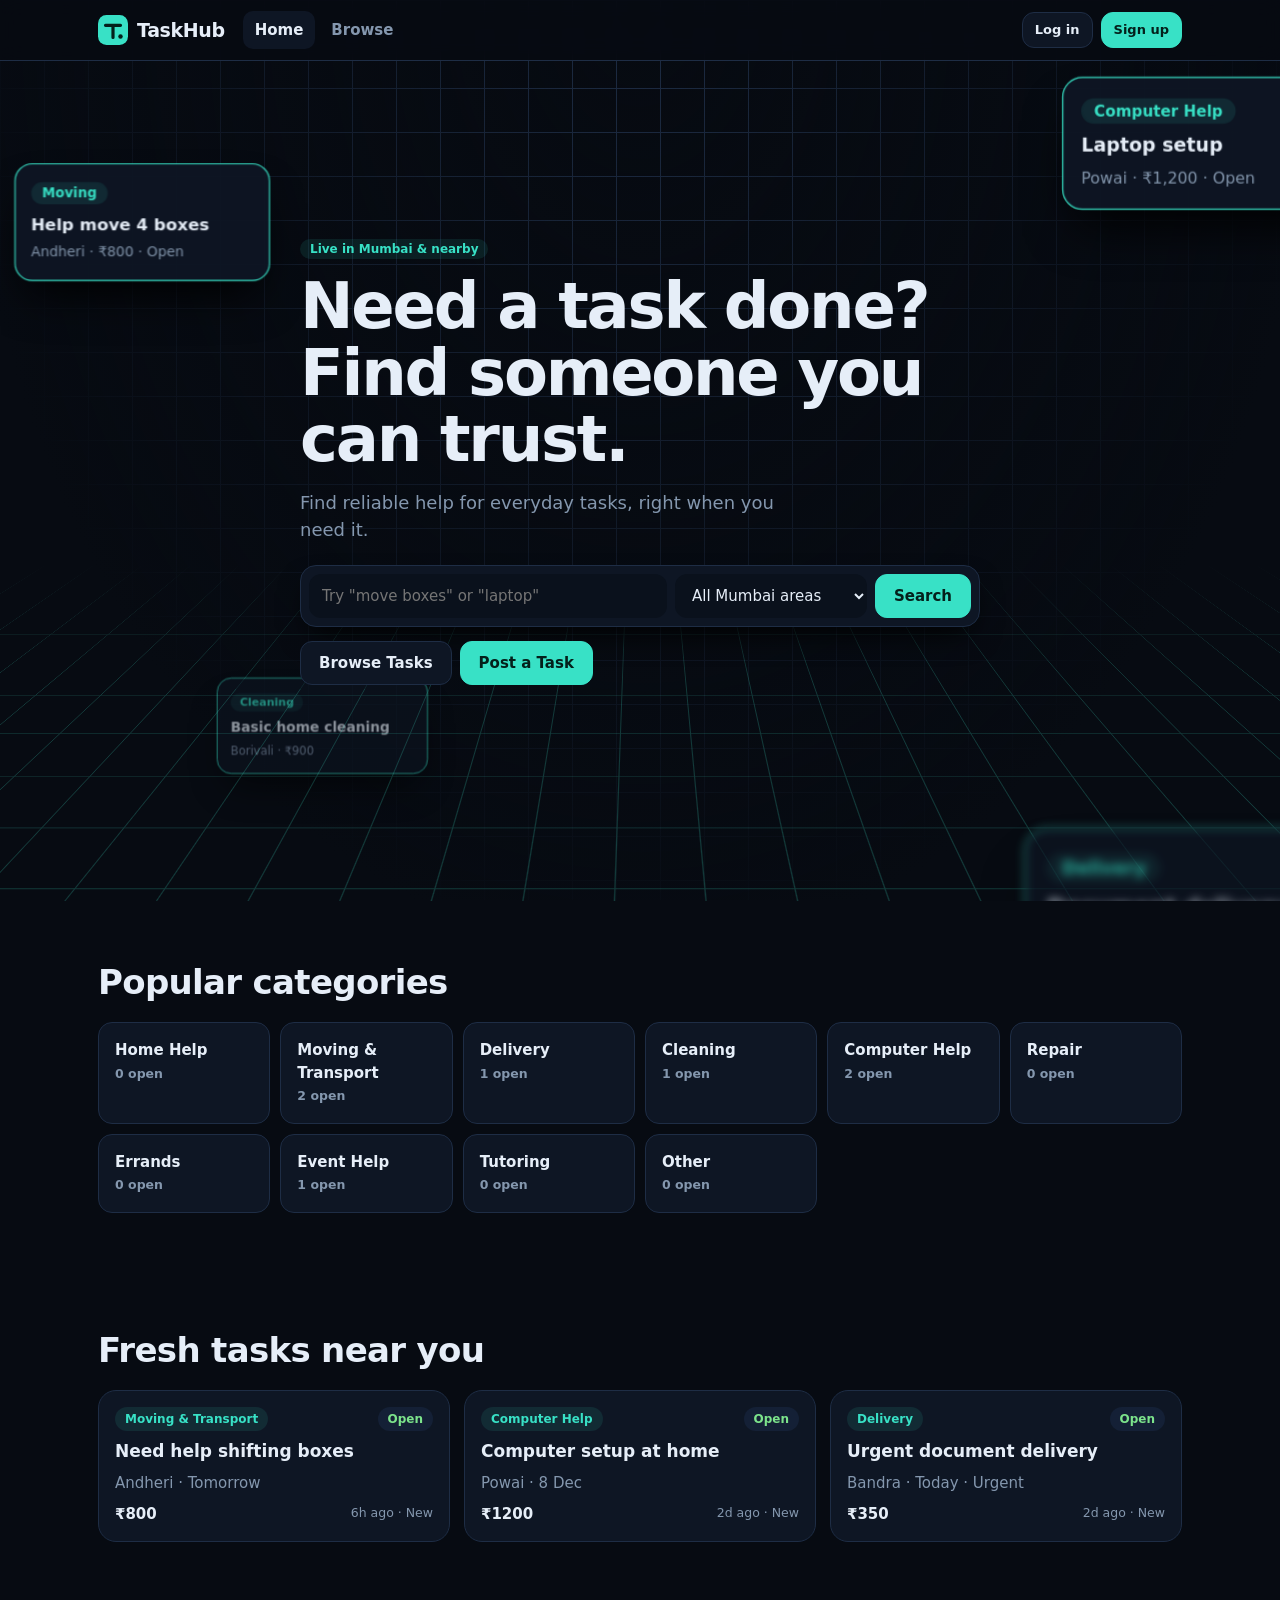
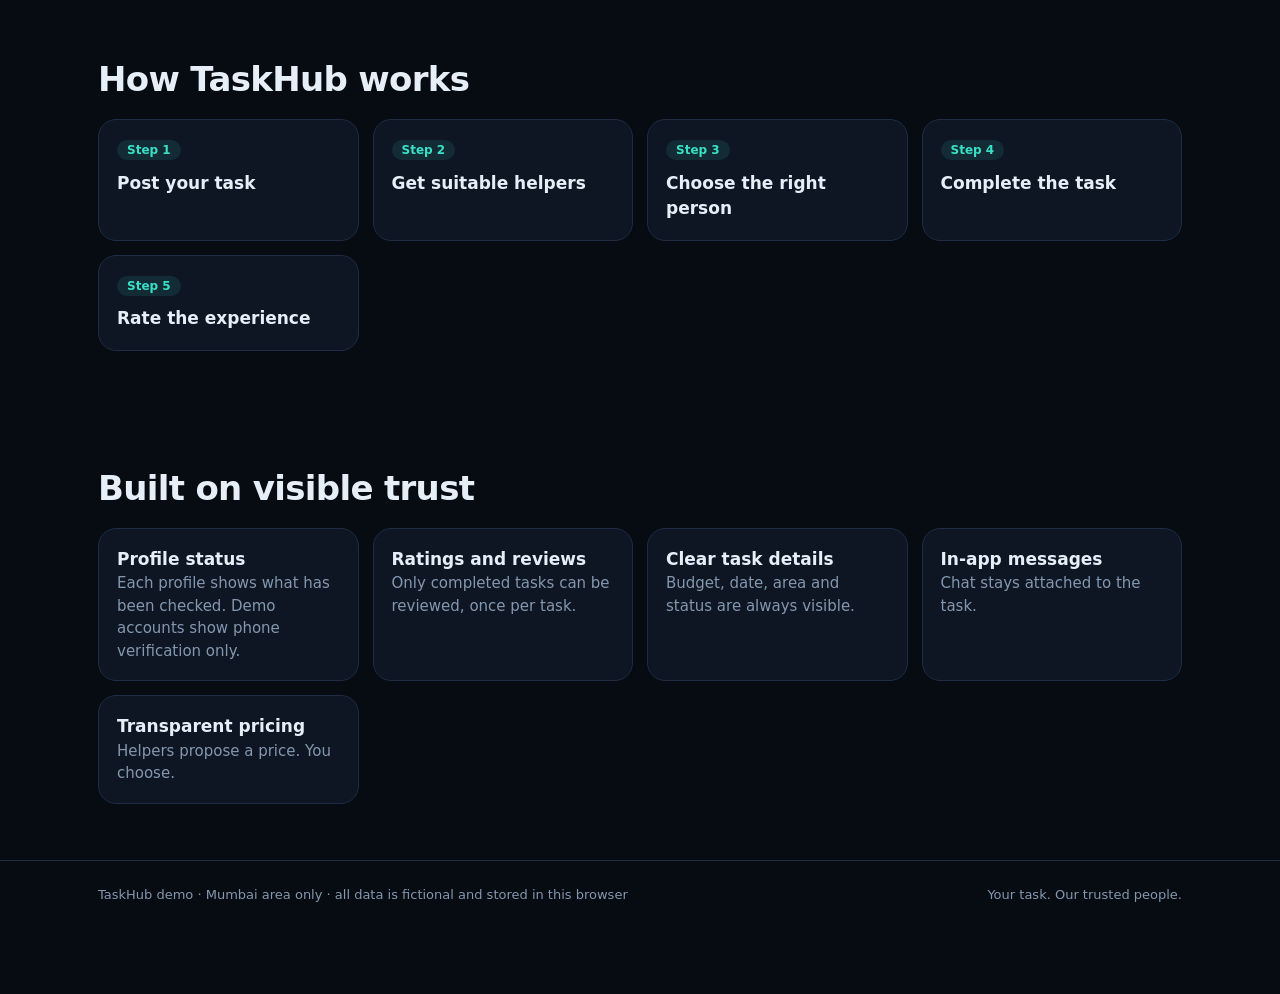
==== templates/index.html @ 33422a2d "Initial TaskHub project" ====
<!DOCTYPE html>
<html lang="en"><head><meta charset="utf-8">
<meta name="viewport" content="width=device-width, initial-scale=1, viewport-fit=cover">
<title>TaskHub: Your task. Our trusted people.</title>
<style>
:root{--bg:#070B12;--sf:#0E1624;--sf2:#142036;--ink:#E6EEF8;--soft:#8497AE;--ln:#1E2D45;--ac:#38E1C6;--ac2:#5B8CFF;--bad:#FF6B6B;--ok:#7CE38B;--wr:#FFC857;box-sizing:border-box;padding-top:env(safe-area-inset-top,0px);padding-bottom:env(safe-area-inset-bottom,0px)}
:root:not([data-theme=dark]){color-scheme:dark}
*{box-sizing:border-box;margin:0}html{scroll-padding-top:env(safe-area-inset-top,0px)}
body{background:var(--bg);color:var(--ink);font:15px/1.5 system-ui,-apple-system,"Segoe UI",Roboto,sans-serif;background-image:linear-gradient(var(--ln) 1px,transparent 1px),linear-gradient(90deg,var(--ln) 1px,transparent 1px);background-size:44px 44px;background-attachment:fixed;overflow-x:hidden}
body:before{content:"";position:fixed;inset:0;background:radial-gradient(ellipse at 50% 0,transparent,var(--bg) 75%);pointer-events:none;z-index:0}
a{color:inherit;text-decoration:none}button,input,select,textarea{font:inherit;color:inherit}
#app,nav,footer{position:relative;z-index:1}
.w{max-width:1120px;margin:0 auto;padding:0 18px}
nav{position:sticky;top:env(safe-area-inset-top,0px);z-index:20;background:#070B12e6;backdrop-filter:blur(10px);border-bottom:1px solid var(--ln)}
nav .w{display:flex;align-items:center;gap:18px;height:60px}
.lg{display:flex;align-items:center;gap:9px;font-weight:800;font-size:19px;letter-spacing:-.02em}
.lg svg{width:30px;height:30px}.sp{flex:1}
.nl{display:flex;gap:4px}.nl a{padding:8px 12px;border-radius:10px;color:var(--soft);font-weight:600}.nl a:hover,.nl a.on{color:var(--ink);background:var(--sf)}
.bn{position:fixed;left:0;right:0;bottom:0;display:none;background:#0A111C;border-top:1px solid var(--ln);z-index:30;padding-bottom:env(safe-area-inset-bottom,0px)}
.bn a{flex:1;text-align:center;padding:9px 0;font-size:11px;color:var(--soft);min-height:54px}.bn a b{display:block;font-size:19px}.bn a.on{color:var(--ac)}
.btn{display:inline-flex;align-items:center;justify-content:center;gap:6px;min-height:44px;padding:0 18px;border-radius:12px;border:1px solid var(--ln);background:var(--sf);font-weight:700;cursor:pointer;transition:transform .15s,background .15s}
.btn:hover{transform:translateY(-1px);background:var(--sf2)}.btn.p{background:var(--ac);color:#04201B;border-color:var(--ac)}.btn.p:hover{background:#5EF0D8}.btn.d{color:var(--bad)}.btn.s{min-height:36px;padding:0 12px;font-size:13px}
.bd{position:relative}.bd i{position:absolute;top:-4px;right:-4px;background:var(--bad);color:#fff;font:700 10px/16px system-ui;min-width:16px;text-align:center;border-radius:8px;padding:0 4px}
.card{background:var(--sf);border:1px solid var(--ln);border-radius:18px;padding:18px}
.g{display:grid;gap:14px}.g2{grid-template-columns:repeat(auto-fit,minmax(260px,1fr))}.g3{grid-template-columns:repeat(auto-fit,minmax(220px,1fr))}
.r{display:flex;justify-content:space-between;align-items:center;gap:8px;flex-wrap:wrap}
h1{font-size:clamp(34px,6vw,64px);line-height:1.04;letter-spacing:-.035em}h2{font-size:clamp(24px,3.4vw,34px);letter-spacing:-.02em}h3{font-size:17px}
.m,small,.mu{color:var(--soft)}small{font-size:12.5px}.pg{padding:28px 0 100px}.pg>h2{margin-bottom:16px}
.chip{background:#38E1C61a;color:var(--ac);border-radius:99px;padding:3px 10px;font-size:12px;font-weight:700}
.sb{border-radius:99px;padding:3px 10px;font-size:12px;font-weight:700;background:var(--sf2)}.s-Open{color:var(--ok)}.s-Assigned{color:var(--ac2)}.s-InProgress{color:var(--wr)}.s-Completed,.s-Reviewed{color:var(--ac)}.s-Cancelled{color:var(--bad)}
.tk{display:flex;flex-direction:column;gap:8px;background:var(--sf);border:1px solid var(--ln);border-radius:18px;padding:16px;transition:transform .2s,border-color .2s}.tk:hover{transform:translateY(-3px);border-color:var(--ac)}
.st{color:var(--wr);font-weight:700}
.av{display:inline-grid;place-items:center;width:40px;height:40px;border-radius:50%;background:linear-gradient(135deg,var(--ac),var(--ac2));color:#04201B;font-weight:800;flex:none}
label{display:block;font-size:13px;font-weight:600;color:var(--soft);margin:12px 0 5px}
input,select,textarea{width:100%;background:#0A111C;border:1px solid var(--ln);border-radius:12px;padding:11px 13px;min-height:44px}input:focus,select:focus,textarea:focus,.btn:focus-visible,a:focus-visible{outline:2px solid var(--ac);outline-offset:2px}
textarea{min-height:90px;resize:vertical}input[type=checkbox]{width:auto;min-height:0}.ck{display:flex;flex-wrap:wrap;gap:8px}.ck label{margin:0;display:flex;gap:6px;align-items:center;background:#0A111C;border:1px solid var(--ln);padding:7px 11px;border-radius:99px;color:var(--ink)}
.f2{display:grid;grid-template-columns:1fr 1fr;gap:12px}
.tabs{display:flex;gap:6px;overflow-x:auto;margin-bottom:14px;padding-bottom:4px}.tabs button{white-space:nowrap}.tabs .on{background:var(--ac);color:#04201B}
.em{text-align:center;padding:40px 18px;border:1px dashed var(--ln);border-radius:18px}.em h3{margin-bottom:6px}.em .btn{margin-top:14px}
.er{background:#FF6B6B1f;border:1px solid var(--bad);color:#FFB3B3;border-radius:12px;padding:10px 13px;margin-top:12px;font-size:14px}
#ts{position:fixed;left:50%;bottom:90px;transform:translateX(-50%);background:var(--ink);color:#07101A;padding:11px 18px;border-radius:12px;font-weight:700;z-index:99;opacity:0;pointer-events:none;transition:opacity .25s}#ts.on{opacity:1}
.stat b{font-size:30px;display:block;letter-spacing:-.02em}.bar{height:10px;border-radius:5px;background:linear-gradient(90deg,var(--ac),var(--ac2));min-width:4px}
.chat{display:flex;flex-direction:column;gap:8px;max-height:46vh;overflow:auto;padding:6px 0}.b{max-width:78%;padding:9px 13px;border-radius:14px;background:var(--sf2)}.b.me{align-self:flex-end;background:var(--ac2);color:#fff}.b small{display:block;opacity:.7;font-size:11px}
.th{display:block;padding:12px;border-radius:12px;border:1px solid var(--ln);margin-bottom:8px}.th.on{border-color:var(--ac)}.un{color:var(--ac);font-weight:700}
.hist{border-left:2px solid var(--ln);padding-left:14px}.hist div{margin:8px 0;position:relative}.hist div:before{content:"";position:absolute;left:-19px;top:7px;width:8px;height:8px;border-radius:50%;background:var(--ac)}
/* hero: layered 3D blueprint world */
.hero{position:relative;min-height:calc(100vh - 60px);display:grid;place-items:center;overflow:hidden;perspective:900px;padding:40px 0 80px}
.world{position:absolute;inset:0;transform-style:preserve-3d;transform:rotateX(calc(var(--my,0)*-4deg)) rotateY(calc(var(--mx,0)*6deg));pointer-events:none}
.floor{position:absolute;left:-50%;width:200%;bottom:-30%;height:100%;background:linear-gradient(var(--ac) 1px,transparent 1px),linear-gradient(90deg,var(--ac) 1px,transparent 1px);background-size:70px 70px;opacity:.22;transform:rotateX(72deg) translateY(calc(var(--p,0)*-260px));-webkit-mask-image:linear-gradient(transparent,#000 40%);mask-image:linear-gradient(transparent,#000 40%)}
.fc{position:absolute;width:230px;background:#0E1624ee;border:1px solid var(--ac);border-radius:16px;padding:14px;box-shadow:0 22px 40px -12px #000}
.fc b{display:block;margin:6px 0 2px}.fc.a{left:6%;top:16%;transform:translateZ(90px) translateY(calc(var(--p,0)*-120px))}.fc.b2{right:6%;top:12%;transform:translateZ(190px) translateY(calc(var(--p,0)*-260px))}.fc.c{left:14%;bottom:12%;transform:translateZ(-80px) translateY(calc(var(--p,0)*-50px));opacity:.6}.fc.d{right:12%;bottom:10%;transform:translateZ(300px) translateY(calc(var(--p,0)*-380px));filter:blur(3px);opacity:.75}
.hero .in{position:relative;z-index:3;max-width:680px;text-align:left;margin-right:auto}.hero .in p{font-size:18px;color:var(--soft);margin:16px 0 22px;max-width:520px}
.hs{display:flex;gap:8px;flex-wrap:wrap;background:var(--sf);border:1px solid var(--ln);border-radius:16px;padding:8px;box-shadow:0 14px 30px -10px #000}.hs input{flex:2;min-width:150px;border:0}.hs select{flex:1;min-width:130px;border:0}
.ct{display:grid;grid-template-columns:repeat(auto-fit,minmax(150px,1fr));gap:10px}.ct a{background:var(--sf);border:1px solid var(--ln);border-radius:14px;padding:16px;font-weight:700;transition:.2s}.ct a:hover{border-color:var(--ac);transform:translateY(-2px)}
.rv{opacity:0;transform:translateY(22px);transition:opacity .6s,transform .6s}.rv.in2{opacity:1;transform:none}
.sec{padding:56px 0}
footer{border-top:1px solid var(--ln);padding:24px 0 90px;color:var(--soft);font-size:13px}
@media(max-width:760px){.nl{display:none}.bn{display:flex}.f2{grid-template-columns:1fr}.fc.a,.fc.c{display:none}.fc{width:170px;font-size:13px}.fc.b2{right:-30px;top:6%}.fc.d{right:-40px;bottom:2%}.hero .in{margin:0}#ts{bottom:80px}}
@media(prefers-reduced-motion:reduce){*{transition:none!important}.world,.floor,.fc{transform:none!important}.rv{opacity:1;transform:none}}
</style></head><body>
<nav><div class="w"><a class="lg" href="#/"><svg viewBox="0 0 32 32"><rect width="32" height="32" rx="9" fill="#38E1C6"/><path d="M8 11h16M16 11v13" stroke="#04201B" stroke-width="3.4" stroke-linecap="round"/><circle cx="24" cy="23" r="2.4" fill="#04201B"/></svg>TaskHub</a><div class="nl" id="nl"></div><div class="sp"></div><div id="nr" class="r" style="gap:8px"></div></div></nav>
<main id="app"></main>
<div class="bn" id="bn"></div><div id="ts" role="status"></div>
<footer><div class="w r"><span>TaskHub demo · Mumbai area only · all data is fictional and stored in this browser</span><span>Your task. Our trusted people.</span></div></footer>
<script>
const K='th1',$=s=>document.querySelector(s),E=s=>String(s??'').replace(/[&<>"']/g,c=>({'&':'&amp;','<':'&lt;','>':'&gt;','"':'&quot;',"'":'&#39;'}[c]));
const AREAS=['Andheri','Bandra','Borivali','Powai','Dadar','Thane','Navi Mumbai'];
const dt=n=>new Date(Date.now()+n*864e5).toISOString().slice(0,10),now=()=>Date.now(),id=p=>p+Math.random().toString(36).slice(2,8);
function seed(){const U=(i,n,a,roles,o)=>({id:i,name:n,email:i+'@demo.in',pw:'demo1234',area:a,roles,mode:roles[0],at:now()-864e5*90,skills:[],cats:[],exp:'',avail:'',bio:'',ver:'Phone verified (demo)',...o});
const t=(i,by,title,cat,area,date,b,o)=>({id:i,by,title,desc:title+'. Please be on time and bring basic tools if needed. Message me for details.',cat,sub:'',area,date,time:'10:00',budget:b,urg:'Normal',req:'',status:'Open',helper:null,at:now()-3600e3*Math.random()*70,hist:[{s:'Open',t:now(),by}],...o});
return{users:[U('u1','Aarav Mehta','Andheri',['customer','helper'],{}),U('u2','Meera Kulkarni','Bandra',['helper','customer'],{skills:['moving','boxes','furniture','packing'],cats:['Moving & Transport','Home Help'],exp:'4 years of local moving and packing help',avail:'Weekdays 9-7, Sat mornings',bio:'Careful with fragile items. Based near Bandra.'}),U('u3','Rohan Desai','Powai',['helper'],{skills:['laptop','windows','wifi','software','printer'],cats:['Computer Help','Repair'],exp:'IT support for 6 years',avail:'Evenings and weekends',bio:'I set up laptops, Wi-Fi and printers at home.'}),U('u4','Isha Nair','Thane',['helper'],{skills:['cleaning','kitchen','bathroom'],cats:['Cleaning','Home Help'],exp:'3 years in home cleaning',avail:'Mon-Sat 8-4',bio:'Thorough, quiet, on time.'}),U('u5','Platform Admin','Dadar',['admin'],{})],
tasks:[t('T-1001','u1','Need help shifting boxes','Moving & Transport','Andheri',dt(1),800),t('T-1002','u1','Computer setup at home','Computer Help','Powai',dt(2),1200),t('T-1003','u1','Urgent document delivery','Delivery','Bandra',dt(0),350,{urg:'Urgent'}),t('T-1004','u1','Help with moving furniture','Moving & Transport','Thane',dt(3),1500),t('T-1005','u1','Basic home cleaning','Cleaning','Borivali',dt(2),900),t('T-1006','u1','Event setup assistance','Event Help','Dadar',dt(5),2000),t('T-1007','u1','Laptop software installation','Computer Help','Navi Mumbai',dt(1),500)],
apps:[],msgs:[],notifs:[],reviews:[{id:'r1',task:'old',from:'u1',to:'u2',n:5,txt:'Careful and punctual.',at:now()-864e6},{id:'r2',task:'old2',from:'u1',to:'u3',n:4,txt:'Fixed my Wi-Fi in an hour.',at:now()-864e6}],reports:[],blocks:[],
cats:['Home Help','Moving & Transport','Delivery','Cleaning','Computer Help','Repair','Errands','Event Help','Tutoring','Other']}}
let D;try{D=JSON.parse(localStorage.getItem(K))}catch(e){}D=D||seed();let sess=null;try{sess=localStorage.getItem('th1s')}catch(e){}
const save=()=>{try{localStorage.setItem(K,JSON.stringify(D));sess?localStorage.setItem('th1s',sess):localStorage.removeItem('th1s')}catch(e){}};
const U=i=>D.users.find(u=>u.id===i),T=i=>D.tasks.find(t=>t.id===i),me=()=>sess&&U(sess);
const R=i=>{const r=D.reviews.filter(x=>x.to===i);return r.length?{a:(r.reduce((s,x)=>s+x.n,0)/r.length).toFixed(1),c:r.length}:{a:0,c:0}};
const rt=i=>{const r=R(i);return r.c?`<span class=st>★ ${r.a}</span> <small>(${r.c})</small>`:'<small>New</small>'};
const fd=d=>{const n=Math.round((new Date(d)-new Date(dt(0)))/864e5);return n===0?'Today':n===1?'Tomorrow':new Date(d).toLocaleDateString('en-IN',{day:'numeric',month:'short'})};
const ago=t=>{const m=Math.max(1,Math.round((now()-t)/6e4));return m<60?m+'m ago':m<1440?Math.round(m/60)+'h ago':Math.round(m/1440)+'d ago'};
const sc=s=>'s-'+s.replace(/ /g,''),av=u=>`<span class=av>${E(u.name[0])}</span>`;
function toast(m){const t=$('#ts');t.textContent=m;t.classList.add('on');clearTimeout(toast.h);toast.h=setTimeout(()=>t.classList.remove('on'),2600)}
function notify(to,txt,link){D.notifs.unshift({id:id('n'),to,txt,link,read:false,at:now()})}
const go=h=>{location.hash=h};
const empty=(h,p,l,a)=>`<div class=em><h3>${h}</h3><p class=mu>${p}</p>${l?`<a class="btn p" href="${l}">${a}</a>`:''}</div>`;
const card=t=>`<a class=tk href="#/task/${t.id}"><div class=r><span class=chip>${E(t.cat)}</span><span class="sb ${sc(t.status)}">${t.status}</span></div><h3>${E(t.title)}</h3><p class=mu>${E(t.area)} · ${fd(t.date)}${t.urg==='Urgent'?' · Urgent':''}</p><div class=r><b>₹${t.budget}</b><small>${ago(t.at)} · ${rt(t.by)}</small></div></a>`;
const match=(u,t)=>{const w=(t.title+' '+t.desc+' '+t.cat+' '+t.sub).toLowerCase();let s=0;if((u.cats||[]).includes(t.cat))s+=40;s+=Math.min(20,(u.skills||[]).filter(k=>w.includes(k.toLowerCase())).length*10);if(u.area===t.area)s+=25;const r=R(u.id);s+=r.c?Math.round(r.a*2):6;if(u.avail)s+=5;return Math.min(99,s)};
const helpers=()=>D.users.filter(u=>u.roles.includes('helper')&&!u.susp);
let F={q:'',cat:'',area:'',max:'',date:'',sort:'new'},TAB='Open',ADM=0;
function err(m){return m?`<div class=er role=alert>${E(m)}</div>`:''}
/* ---------- views ---------- */
function vHome(){const op=D.tasks.filter(t=>t.status==='Open').slice(0,3);return`<section class=hero id=hero><div class=world><div class=floor></div>
<div class="fc a"><span class=chip>Moving</span><b>Help move 4 boxes</b><small>Andheri · ₹800 · Open</small></div>
<div class="fc b2"><span class=chip>Computer Help</span><b>Laptop setup</b><small>Powai · ₹1,200 · Open</small></div>
<div class="fc c"><span class=chip>Cleaning</span><b>Basic home cleaning</b><small>Borivali · ₹900</small></div>
<div class="fc d"><span class=chip>Delivery</span><b>Document delivery</b><small>Bandra · ₹350</small></div></div>
<div class="w"><div class=in><span class=chip>Live in Mumbai &amp; nearby</span><h1 style="margin-top:14px">Need a task done? Find someone you can trust.</h1><p>Find reliable help for everyday tasks, right when you need it.</p>
<form class=hs data-f=hs><input name=q placeholder="Try &quot;move boxes&quot; or &quot;laptop&quot;" aria-label=Search><select name=area aria-label=Location><option value="">All Mumbai areas</option>${AREAS.map(a=>`<option>${a}</option>`).join('')}</select><button class="btn p">Search</button></form>
<div class=r style="justify-content:flex-start;margin-top:14px"><a class="btn" href="#/browse">Browse Tasks</a><a class="btn p" href="#/post">Post a Task</a></div></div></div></section>
<div class=w><section class="sec rv"><h2 style="margin-bottom:14px">Popular categories</h2><div class=ct>${D.cats.map(c=>`<a href="#/browse?cat=${encodeURIComponent(c)}">${E(c)}<br><small>${D.tasks.filter(t=>t.cat===c&&t.status==='Open').length} open</small></a>`).join('')}</div></section>
<section class="sec rv"><h2 style="margin-bottom:14px">Fresh tasks near you</h2><div class="g g3">${op.map(card).join('')}</div></section>
<section class="sec rv"><h2 style="margin-bottom:14px">How TaskHub works</h2><div class="g g3">${['Post your task','Get suitable helpers','Choose the right person','Complete the task','Rate the experience'].map((s,i)=>`<div class=card><span class=chip>Step ${i+1}</span><h3 style="margin-top:10px">${s}</h3></div>`).join('')}</div></section>
<section class="sec rv"><h2 style="margin-bottom:14px">Built on visible trust</h2><div class="g g3">${[['Profile status','Each profile shows what has been checked. Demo accounts show phone verification only.'],['Ratings and reviews','Only completed tasks can be reviewed, once per task.'],['Clear task details','Budget, date, area and status are always visible.'],['In-app messages','Chat stays attached to the task.'],['Transparent pricing','Helpers propose a price. You choose.']].map(x=>`<div class=card><h3>${x[0]}</h3><p class=mu>${x[1]}</p></div>`).join('')}</div></section></div>`}
function vAuth(reg,msg){return`<div class=w style="max-width:460px;padding:36px 18px 100px"><div class=card><h2>${reg?'Create your account':'Welcome back'}</h2>
<form data-f=${reg?'reg':'login'}>${reg?'<label>Full name</label><input name=name required autocomplete=name>':''}<label>Email</label><input name=email type=email required autocomplete=email><label>Password${reg?' (8+ characters, with a number)':''}</label><input name=pw type=password required autocomplete=${reg?'new-password':'current-password'}>
${reg?`<label>I want to</label><select name=role><option value=customer>Post tasks (Customer)</option><option value=helper>Do tasks (Helper)</option><option value=both>Both</option></select><label>Your area</label><select name=area>${AREAS.map(a=>`<option>${a}</option>`).join('')}</select>`:''}
${err(msg)}<button class="btn p" style="width:100%;margin-top:16px">${reg?'Sign up':'Log in'}</button></form>
<p class=mu style="margin-top:14px">${reg?'Have an account? <a href="#/auth" class=un>Log in</a>':'New here? <a href="#/auth/new" class=un>Create an account</a>'}</p></div>
${reg?'':`<div class=card style="margin-top:14px"><b>Demo access</b><div class=r style="margin-top:10px"><button class="btn s" data-a=demo data-i=u1>Customer</button><button class="btn s" data-a=demo data-i=u2>Helper</button><button class="btn s" data-a=demo data-i=u5>Admin</button></div><small>Demo password for all: demo1234</small></div>`}</div>`}
function vBrowse(){return`<div class="w pg"><h2>Browse tasks</h2><div class="card g" style="grid-template-columns:repeat(auto-fit,minmax(150px,1fr));margin-bottom:16px">
<div><label>Search</label><input data-fl=q value="${E(F.q)}" placeholder="Task, skill, area"></div>
<div><label>Category</label><select data-fl=cat><option value="">All</option>${D.cats.map(c=>`<option ${F.cat===c?'selected':''}>${E(c)}</option>`).join('')}</select></div>
<div><label>Location</label><select data-fl=area><option value="">All</option>${AREAS.map(c=>`<option ${F.area===c?'selected':''}>${c}</option>`).join('')}</select></div>
<div><label>Max budget ₹</label><input data-fl=max type=number min=0 value="${E(F.max)}"></div>
<div><label>On or before</label><input data-fl=date type=date value="${E(F.date)}"></div>
<div><label>Sort</label><select data-fl=sort>${[['new','Newest'],['bud','Budget: high'],['rel','Relevance']].map(o=>`<option value=${o[0]} ${F.sort===o[0]?'selected':''}>${o[1]}</option>`).join('')}</select></div></div><div id=bl>${bList()}</div></div>`}
function bList(){const q=F.q.toLowerCase().trim(),m=me();let l=D.tasks.filter(t=>t.status==='Open'&&!U(t.by).susp&&(!F.cat||t.cat===F.cat)&&(!F.area||t.area===F.area)&&(!F.max||t.budget<=+F.max)&&(!F.date||t.date<=F.date)&&(!q||(t.title+t.desc+t.cat+t.area).toLowerCase().includes(q)));
const rel=t=>(q?q.split(/\s+/).filter(w=>(t.title+t.desc+t.cat).toLowerCase().includes(w)).length*3:0)+(m&&m.area===t.area?2:0)+(m&&(m.cats||[]).includes(t.cat)?2:0);
l.sort((a,b)=>F.sort==='bud'?b.budget-a.budget:F.sort==='rel'?rel(b)-rel(a):b.at-a.at);
const hp=q?helpers().filter(u=>(u.name+u.skills.join(' ')+u.cats.join(' ')+u.bio).toLowerCase().includes(q)).slice(0,3):[],cs=q?D.cats.filter(c=>c.toLowerCase().includes(q)):[];
return(cs.length?`<p class=mu style="margin-bottom:10px">Categories: ${cs.map(c=>`<a class=chip href="#/browse?cat=${encodeURIComponent(c)}">${E(c)}</a>`).join(' ')}</p>`:'')+(l.length?`<div class="g g3">${l.map(card).join('')}</div>`:empty('No tasks found for your search.','Try a different keyword, widen the budget, or pick another area.','#/post','Post this as a task'))+(hp.length?`<h3 style="margin:22px 0 10px">Helpers matching "${E(F.q)}"</h3><div class="g g3">${hp.map(u=>`<a class=card href="#/profile/${u.id}"><div class=r style="justify-content:flex-start">${av(u)}<div><b>${E(u.name)}</b><br>${rt(u.id)}</div></div><small>${E(u.skills.join(', '))}</small></a>`).join('')}</div>`:'')}
function vPost(msg){const m=me();return`<div class="w pg" style="max-width:760px"><h2>Post a task</h2><form class=card data-f=post><label>Task title</label><input name=title maxlength=80 placeholder="e.g. Help move 4 boxes">
<label>Description</label><textarea name=desc placeholder="What needs to be done?"></textarea>
<div class=f2><div><label>Category</label><select name=cat>${D.cats.map(c=>`<option>${E(c)}</option>`).join('')}</select></div><div><label>Subcategory</label><input name=sub placeholder="Optional"></div>
<div><label>Location</label><select name=area>${AREAS.map(a=>`<option ${m&&m.area===a?'selected':''}>${a}</option>`).join('')}</select></div><div><label>Budget (₹)</label><input name=budget type=number min=1></div>
<div><label>Preferred date</label><input name=date type=date min="${dt(0)}"></div><div><label>Preferred time</label><input name=time type=time value="10:00"></div>
<div><label>Urgency</label><select name=urg><option>Normal</option><option>Urgent</option><option>Flexible</option></select></div><div><label>Image (optional, under 300KB)</label><input name=img type=file accept="image/*"></div></div>
<label>Additional requirements</label><input name=req placeholder="Tools, access, parking, etc.">${err(msg)}<button class="btn p" style="margin-top:16px">Post task</button></form></div>`}
function vTask(tid,msg){const t=T(tid);if(!t)return`<div class="w pg">${empty('Task not found','This task may have been removed or the link is wrong.','#/browse','Browse tasks')}</div>`;
const m=me(),c=U(t.by),apps=D.apps.filter(a=>a.task===tid),own=m&&m.id===t.by,asg=m&&t.helper===m.id,mine=m&&apps.find(a=>a.by===m.id),h=t.helper&&U(t.helper);
const rv=m&&D.reviews.some(r=>r.task===tid&&r.from===m.id),done=['Completed','Reviewed'].includes(t.status);
let act='';if(asg&&t.status==='Assigned')act+=`<button class="btn p" data-a=status data-i=${tid} data-j="In Progress">Start work</button>`;
if((own||asg)&&t.status==='In Progress')act+=`<button class="btn p" data-a=status data-i=${tid} data-j=Completed>Mark completed</button>`;
if(own&&['Open','Assigned'].includes(t.status))act+=`<button class="btn d" data-a=cancel data-i=${tid}>Cancel task</button>`;
if((own&&t.helper)||asg)act+=`<a class=btn href="#/msgs/${tid}/${t.helper}">Message</a>`;
return`<div class="w pg"><a class=mu href="#/browse">← Back to tasks</a><div class="g" style="grid-template-columns:repeat(auto-fit,minmax(300px,1fr));margin-top:12px;align-items:start"><div class="g">
<div class=card><div class=r><span class=chip>${E(t.cat)}</span><span class="sb ${sc(t.status)}">${t.status}</span></div><h2 style="margin:10px 0">${E(t.title)}</h2><p>${E(t.desc)}</p>${t.img?`<img src="${t.img}" alt="Task photo" style="max-width:100%;border-radius:12px;margin-top:12px">`:''}
<div class="g g3" style="margin-top:14px"><div><small>Location</small><br><b>${E(t.area)}</b></div><div><small>Date and time</small><br><b>${fd(t.date)}, ${E(t.time)}</b></div><div><small>Budget</small><br><b>₹${t.budget}</b></div><div><small>Applications</small><br><b>${apps.length}</b></div></div>
${t.req?`<p class=mu style="margin-top:12px">Requirements: ${E(t.req)}</p>`:''}<small>ID ${t.id} · posted ${ago(t.at)} · ${E(t.urg)}</small>
${err(msg)}<div class=r style="justify-content:flex-start;margin-top:14px">${act}${m&&!own?`<button class="btn s" data-a=report data-i=task data-j=${tid}>Report task</button>`:''}</div></div>
${done&&(own||asg)&&!rv?`<form class=card data-f=review><input type=hidden name=task value=${tid}><h3>Rate ${own?E(h.name):E(c.name)}</h3><label>Rating</label><select name=n><option value=5>5 ★ Excellent</option><option value=4>4 ★ Good</option><option value=3>3 ★ Okay</option><option value=2>2 ★ Poor</option><option value=1>1 ★ Bad</option></select><label>Review</label><textarea name=txt placeholder="How did it go?"></textarea><button class="btn p" style="margin-top:12px">Submit review</button></form>`:''}
${own?`<div class=card><h3>Applications (${apps.length})</h3>${apps.length?apps.map(a=>{const u=U(a.by);return`<div style="border-top:1px solid var(--ln);padding:14px 0"><div class=r><div class=r style="justify-content:flex-start">${av(u)}<div><a href="#/profile/${u.id}"><b>${E(u.name)}</b></a><br>${rt(u.id)} <small>${E(u.skills.join(', '))}</small></div></div><b>₹${a.price}</b></div><p style="margin:8px 0">${E(a.msg)}</p><small>${E(a.eta)} · Experience: ${E(a.exp||u.exp||'n/a')} · Availability: ${E(u.avail||'n/a')}</small><div class=r style="justify-content:flex-start;margin-top:10px">${a.st==='Pending'&&t.status==='Open'?`<button class="btn p s" data-a=accept data-i=${a.id}>Accept</button><button class="btn s" data-a=reject data-i=${a.id}>Reject</button>`:`<span class="sb">${a.st==='Pending'?'Unavailable':a.st}</span>`}<a class="btn s" href="#/profile/${u.id}">View profile</a><a class="btn s" href="#/msgs/${tid}/${u.id}">Message</a></div></div>`}).join(''):empty('No applications received.','Helpers will appear here as they apply.')}</div>`:''}
${own&&t.status==='Open'?`<div class=card><h3>Recommended helpers</h3>${helpers().filter(u=>u.id!==t.by).map(u=>[u,match(u,t)]).sort((a,b)=>b[1]-a[1]).slice(0,3).map(([u,p])=>`<a class=r href="#/profile/${u.id}" style="padding:10px 0;border-top:1px solid var(--ln)"><span class=r style="gap:10px">${av(u)}<span><b>${E(u.name)}</b><br><small>${E(u.area)} · ${rt(u.id)}</small></span></span><span class=chip>${p}% Match</span></a>`).join('')}</div>`:''}</div>
<div class=g><div class=card><small>Posted by</small><a class=r href="#/profile/${c.id}" style="justify-content:flex-start;margin-top:8px">${av(c)}<div><b>${E(c.name)}</b><br>${rt(c.id)}</div></a>${m&&!own?`<div class=r style="margin-top:12px;justify-content:flex-start"><button class="btn s" data-a=report data-i=user data-j=${c.id}>Report user</button><button class="btn s" data-a=block data-i=${c.id}>Block</button></div>`:''}</div>
${h?`<div class=card><small>Assigned helper</small><a class=r href="#/profile/${h.id}" style="justify-content:flex-start;margin-top:8px">${av(h)}<div><b>${E(h.name)}</b><br>${rt(h.id)}</div></a></div>`:''}
${!own&&m&&m.roles.includes('helper')&&t.status==='Open'&&!mine?`<form class=card data-f=apply><input type=hidden name=task value=${tid}><h3>Apply for this task</h3><label>Short proposal</label><textarea name=msg></textarea><div class=f2><div><label>Proposed price ₹</label><input name=price type=number min=1 value=${t.budget}></div><div><label>Estimated time</label><input name=eta placeholder="e.g. 2 hours"></div></div><label>Relevant experience</label><input name=exp value="${E(m.exp)}"><button class="btn p" style="width:100%;margin-top:14px">Submit application</button></form>`:''}
${mine?`<div class=card><b>You applied (₹${mine.price})</b><p class=mu>Status: ${mine.st}</p><a class="btn s" href="#/msgs/${tid}/${m.id}">Message customer</a></div>`:''}
${!m&&t.status==='Open'?`<div class=card><a class="btn p" href="#/auth" style="width:100%">Log in to apply</a></div>`:''}
<div class=card><h3>Task history</h3><div class=hist>${t.hist.map(x=>`<div><b>${x.s}</b><br><small>${new Date(x.t).toLocaleString('en-IN')}</small></div>`).join('')}</div></div>
<div class="card"><h3>Safety tips</h3><small>Keep chats in TaskHub. Agree on price and scope first. Meet in public or shared spaces where possible. Report anything that feels wrong.</small></div></div></div></div>`}
function vMy(){const m=me(),H=m.mode==='helper';const all=H?D.tasks.filter(t=>t.helper===m.id||D.apps.some(a=>a.task===t.id&&a.by===m.id)):D.tasks.filter(t=>t.by===m.id);
const TB=['Open','Assigned','In Progress','Completed','Cancelled'],f=t=>TB.includes(t.status)?t.status===TAB:TAB==='Completed';const l=all.filter(f).sort((a,b)=>b.at-a.at);
return`<div class="w pg"><h2>My tasks</h2><div class=tabs>${TB.map(x=>`<button class="btn s ${TAB===x?'on':''}" data-a=tab data-i="${x}">${x} (${all.filter(t=>TB.includes(t.status)?t.status===x:x==='Completed').length})</button>`).join('')}</div>${l.length?`<div class="g g3">${l.map(card).join('')}</div>`:empty('No '+TAB.toLowerCase()+' tasks yet.',H?'Browse the marketplace and apply.':'Post a task and helpers will come to you.',H?'#/browse':'#/post',H?'Browse Available Tasks':'Post Your First Task')}</div>`}
function thr(){const m=me(),s=new Map(),add=(t,h,at)=>{const k=t+'|'+h;if(!s.has(k)||s.get(k)<at)s.set(k,at)};
D.apps.forEach(a=>{const t=T(a.task);if(t&&(a.by===m.id||t.by===m.id))add(a.task,a.by,a.at)});D.msgs.forEach(x=>{const t=T(x.task);if(t&&(x.from===m.id||x.to===m.id))add(x.task,t.by===m.id?(x.from===m.id?x.to:x.from):m.id,x.at)});return[...s].sort((a,b)=>b[1]-a[1]).map(x=>x[0].split('|'))}
function vMsgs(tid,hid){const m=me(),l=thr();let cur='';
if(tid&&hid){const t=T(tid);if(t&&(t.by===m.id||hid===m.id)){const o=U(t.by===m.id?hid:t.by),ms=D.msgs.filter(x=>x.task===tid&&(x.from===hid||x.to===hid)&&(x.from===m.id||x.to===m.id));
cur=`<div class=card><div class=r><div><b>${E(o.name)}</b><br><a class=mu href="#/task/${tid}">Task: ${E(t.title)}</a></div><a class="btn s" href="#/profile/${o.id}">Profile</a></div><div class=chat id=chat>${ms.length?ms.map(x=>`<div class="b ${x.from===m.id?'me':''}">${E(x.txt)}<small>${ago(x.at)}${x.from===m.id?(x.read?' · Read':' · Sent'):''}</small></div>`).join(''):'<p class=mu>No messages yet. Say hello.</p>'}</div><form class=r data-f=send style="flex-wrap:nowrap;margin-top:10px"><input type=hidden name=task value=${tid}><input type=hidden name=to value=${o.id}><input type=hidden name=h value=${hid}><input name=txt placeholder="Write a message" autocomplete=off><button class="btn p">Send</button></form></div>`}}
return`<div class="w pg"><h2>Messages</h2>${l.length?`<div class=g style="grid-template-columns:repeat(auto-fit,minmax(280px,1fr));align-items:start"><div>${l.map(([t,h])=>{const tk=T(t),o=U(tk.by===m.id?h:tk.by),un=D.msgs.filter(x=>x.task===t&&x.to===m.id&&x.from===o.id&&!x.read).length;return`<a class="th ${t===tid&&h===hid?'on':''}" href="#/msgs/${t}/${h}"><b>${E(o.name)}</b> ${un?`<span class=un>${un} new</span>`:''}<br><small>${E(tk.title)}</small></a>`}).join('')}</div>${cur||empty('Select a conversation','Pick a task conversation on the left.')}</div>`:empty('No messages yet.','Conversations start when a helper applies to a task.','#/browse','Browse Available Tasks')}</div>`}
function vNotifs(){const l=D.notifs.filter(n=>n.to===sess);return`<div class="w pg" style="max-width:720px"><div class=r><h2>Notifications</h2>${l.some(n=>!n.read)?'<button class="btn s" data-a=readAll>Mark all read</button>':''}</div>${l.length?l.map(n=>`<a class=th href="${n.link||'#/'}" data-a=readN data-i=${n.id} style="${n.read?'opacity:.6':''}">${n.read?'':'<span class=un>● </span>'}${E(n.txt)}<br><small>${ago(n.at)}</small></a>`).join(''):empty('You are all caught up.','Notifications about applications, messages and ratings appear here.')}</div>`}
function vProfile(pid){const u=U(pid);if(!u)return`<div class="w pg">${empty('User not found','This profile does not exist.','#/','Go home')}</div>`;const m=me(),rv=D.reviews.filter(r=>r.to===pid).sort((a,b)=>b.at-a.at),H=u.roles.includes('helper'),done=D.tasks.filter(t=>(t.helper===pid||t.by===pid)&&['Completed','Reviewed'].includes(t.status)).length;
return`<div class="w pg" style="max-width:820px"><div class=card><div class=r style="justify-content:flex-start;gap:16px"><span class=av style="width:72px;height:72px;font-size:30px">${E(u.name[0])}</span><div><h2>${E(u.name)}</h2><p class=mu>${E(u.area)} · Member since ${new Date(u.at).toLocaleDateString('en-IN',{month:'short',year:'numeric'})}</p>${rt(pid)} <span class=chip>${E(u.ver)}</span></div></div>
${u.bio?`<p style="margin-top:14px">${E(u.bio)}</p>`:''}<div class="g g3" style="margin-top:14px"><div class=stat><b>${done}</b><small>Completed tasks</small></div><div class=stat><b>${D.tasks.filter(t=>t.by===pid).length}</b><small>Tasks posted</small></div><div class=stat><b>${R(pid).c}</b><small>Reviews</small></div></div>
${H?`<hr style="border:0;border-top:1px solid var(--ln);margin:16px 0"><p><b>Skills:</b> ${E(u.skills.join(', ')||'Not added yet')}</p><p><b>Categories:</b> ${E(u.cats.join(', ')||'Not added yet')}</p><p><b>Experience:</b> ${E(u.exp||'Not added yet')}</p><p><b>Availability:</b> ${E(u.avail||'Not added yet')}</p><p><b>Reliability:</b> ${done} completed${R(pid).c?`, ${R(pid).a}/5 average`:''}</p>`:''}
<div class=r style="justify-content:flex-start;margin-top:14px">${m&&m.id===pid?'<a class="btn p" href="#/settings">Edit profile</a>':m?`<button class="btn s" data-a=report data-i=user data-j=${pid}>Report user</button><button class="btn s" data-a=block data-i=${pid}>Block user</button>`:''}</div></div>
<h3 style="margin:20px 0 10px">Reviews</h3>${rv.length?rv.map(r=>`<div class=card style="margin-bottom:10px"><span class=st>${'★'.repeat(r.n)}${'☆'.repeat(5-r.n)}</span> <small>by ${E(U(r.from)?.name)} · ${ago(r.at)}</small><p>${E(r.txt||'No written review.')}</p></div>`).join(''):empty('No reviews yet.','Reviews appear after completed tasks.')}</div>`}
function vSettings(msg){const m=me();return`<div class="w pg" style="max-width:720px"><h2>Profile and settings</h2><form class=card data-f=prof><label>Name</label><input name=name value="${E(m.name)}"><label>Area</label><select name=area>${AREAS.map(a=>`<option ${m.area===a?'selected':''}>${a}</option>`).join('')}</select><label>About you</label><textarea name=bio>${E(m.bio)}</textarea>
<label>I use TaskHub as</label><div class=ck><label><input type=checkbox name=rc ${m.roles.includes('customer')?'checked':''}> Customer</label><label><input type=checkbox name=rh ${m.roles.includes('helper')?'checked':''}> Helper</label></div>
<label>Skills (comma separated)</label><input name=skills value="${E(m.skills.join(', '))}"><label>Service categories</label><div class=ck>${D.cats.map(c=>`<label><input type=checkbox name=cats value="${E(c)}" ${m.cats.includes(c)?'checked':''}> ${E(c)}</label>`).join('')}</div>
<label>Experience</label><input name=exp value="${E(m.exp)}"><label>Availability</label><input name=avail value="${E(m.avail)}" placeholder="e.g. Weekdays 6-9pm">${err(msg)}<button class="btn p" style="margin-top:16px">Save profile</button></form></div>`}
function vDash(){const m=me(),H=m.mode==='helper',my=D.tasks.filter(t=>t.by===m.id),ap=D.apps.filter(a=>a.by===m.id),asg=D.tasks.filter(t=>t.helper===m.id),st=(a,b,c)=>`<div class="card stat"><small>${a}</small><b>${b}</b>${c?`<small>${c}</small>`:''}</div>`;
const cn=D.notifs.filter(n=>n.to===m.id),um=D.msgs.filter(x=>x.to===m.id&&!x.read).length;
const cards=H?[st('Available tasks',D.tasks.filter(t=>t.status==='Open'&&t.by!==m.id).length),st('Applications sent',ap.length),st('Accepted tasks',asg.length),st('Completed',asg.filter(t=>['Completed','Reviewed'].includes(t.status)).length),st('Earnings','₹'+asg.filter(t=>['Completed','Reviewed'].includes(t.status)).reduce((s,t)=>s+(D.apps.find(a=>a.task===t.id&&a.by===m.id)?.price||0),0)),st('Rating',R(m.id).c?R(m.id).a+' ★':'New'),st('Unread messages',um),st('Unread alerts',cn.filter(n=>!n.read).length)]
:[st('Active tasks',my.filter(t=>['Open','Assigned','In Progress'].includes(t.status)).length),st('Completed',my.filter(t=>['Completed','Reviewed'].includes(t.status)).length),st('Pending applications',D.apps.filter(a=>a.st==='Pending'&&my.some(t=>t.id===a.task&&t.status==='Open')).length),st('Unread messages',um),st('Unread alerts',cn.filter(n=>!n.read).length),st('Spent','₹'+my.filter(t=>t.helper&&['Completed','Reviewed'].includes(t.status)).reduce((s,t)=>s+(D.apps.find(a=>a.task===t.id&&a.st==='Accepted')?.price||0),0))];
const by=['Open','Assigned','In Progress','Completed','Cancelled'].map(s=>[s,(H?asg.concat(D.tasks.filter(t=>ap.some(a=>a.task===t.id)&&t.helper!==m.id)):my).filter(t=>s==='Completed'?['Completed','Reviewed'].includes(t.status):t.status===s).length]),mx=Math.max(1,...by.map(x=>x[1]));
return`<div class="w pg"><div class=r><h2>Hi ${E(m.name.split(' ')[0])}, ${H?'helper':'customer'} dashboard</h2>${m.roles.length>1?`<button class=btn data-a=mode>Switch to ${H?'Customer':'Helper'} mode</button>`:''}</div><div class="g g3" style="margin-top:14px">${cards.join('')}</div>
<div class="g g2" style="margin-top:14px"><div class=card><h3>Tasks by status</h3>${by.map(x=>`<div style="margin:10px 0"><small>${x[0]} · ${x[1]}</small><div class=bar style="width:${x[1]/mx*100}%"></div></div>`).join('')}</div><div class=card><h3>Recent activity</h3>${cn.slice(0,5).map(n=>`<p style="margin:8px 0"><a href="${n.link||'#/'}">${E(n.txt)}</a><br><small>${ago(n.at)}</small></p>`).join('')||'<p class=mu>No activity yet.</p>'}</div></div>
<div class=r style="justify-content:flex-start;margin-top:14px">${H?'<a class="btn p" href="#/browse">Browse Available Tasks</a>':'<a class="btn p" href="#/post">Post a task</a>'}</div></div>`}
function vAdmin(){const m=me();if(!m||!m.roles.includes('admin'))return`<div class="w pg">${empty('Not authorised','Admin access only.','#/','Go home')}</div>`;const cnt=s=>D.tasks.filter(t=>s.includes(t.status)).length,
S=[['Total users',D.users.length],['Customers',D.users.filter(u=>u.roles.includes('customer')).length],['Helpers',D.users.filter(u=>u.roles.includes('helper')).length],['Active tasks',cnt(['Open','Assigned','In Progress'])],['Completed',cnt(['Completed','Reviewed'])],['Applications',D.apps.length],['Open reports',D.reports.filter(r=>!r.done).length],['Messages',D.msgs.length]],bc=D.cats.map(c=>[c,D.tasks.filter(t=>t.cat===c).length]),mx=Math.max(1,...bc.map(x=>x[1]));
return`<div class="w pg"><h2>Admin dashboard</h2><div class="g g3">${S.map(s=>`<div class="card stat"><small>${s[0]}</small><b>${s[1]}</b></div>`).join('')}</div>
<div class="g g2" style="margin-top:14px"><div class=card><h3>Tasks by category</h3>${bc.map(x=>`<div style="margin:8px 0"><small>${E(x[0])} · ${x[1]}</small><div class=bar style="width:${x[1]/mx*100}%"></div></div>`).join('')}</div>
<div class=card><h3>Reports</h3>${D.reports.length?D.reports.map(r=>`<div style="border-top:1px solid var(--ln);padding:10px 0"><b>${r.type}</b> ${E(r.target)} <small>by ${E(U(r.by)?.name)} · ${r.done?'Reviewed':'Open'}</small><div class=r style="justify-content:flex-start;margin-top:6px">${r.done?'':`<button class="btn s" data-a=rdone data-i=${r.id}>Mark reviewed</button>`}${r.type==='task'&&T(r.target)?`<button class="btn s d" data-a=rmTask data-i=${r.target}>Remove task</button>`:''}</div></div>`).join(''):'<p class=mu>No reports.</p>'}</div></div>
<div class=card style="margin-top:14px"><h3>Users</h3>${D.users.map(u=>`<div class=r style="border-top:1px solid var(--ln);padding:10px 0"><span><a href="#/profile/${u.id}"><b>${E(u.name)}</b></a> <small>${u.roles.join('/')} · ${E(u.area)}${u.susp?' · SUSPENDED':''}</small></span>${u.roles.includes('admin')?'':`<button class="btn s ${u.susp?'':'d'}" data-a=susp data-i=${u.id}>${u.susp?'Reinstate':'Suspend'}</button>`}</div>`).join('')}</div>
<div class=card style="margin-top:14px"><h3>Task activity</h3>${D.tasks.map(t=>`<div class=r style="border-top:1px solid var(--ln);padding:10px 0"><span><a href="#/task/${t.id}">${E(t.title)}</a> <span class="sb ${sc(t.status)}">${t.status}</span></span><button class="btn s d" data-a=rmTask data-i=${t.id}>Remove</button></div>`).join('')}</div></div>`}
/* ---------- router ---------- */
const need=()=>{if(!me()){go('#/auth');toast('Please log in first');return false}return true};
function render(msg){const [path,qs]=(location.hash.slice(1)||'/').split('?'),p=path.split('/').filter(Boolean),m=me(),pr=new URLSearchParams(qs||'');
if(m&&m.susp){sess=null;save()}let h;const g=(f)=>{if(!me())return vAuth(0,'Please log in to continue.');return f()};
switch(p[0]||''){case'':h=vHome();break;case'auth':h=vAuth(p[1]==='new',msg);break;case'browse':if(pr.get('cat'))F.cat=pr.get('cat');if(pr.get('q')!==null)F.q=pr.get('q');if(pr.get('area')!==null)F.area=pr.get('area');h=vBrowse();break;
case'task':h=vTask(p[1],msg);break;case'post':h=g(()=>vPost(msg));break;case'my':h=g(vMy);break;case'msgs':h=g(()=>vMsgs(p[1],p[2]));break;case'notifs':h=g(vNotifs);break;case'profile':h=vProfile(p[1]);break;case'settings':h=g(()=>vSettings(msg));break;case'dash':h=g(vDash);break;case'admin':h=g(vAdmin);break;default:h=empty('Page not found','That page does not exist.','#/','Go home')}
$('#app').innerHTML=h;chrome(p[0]||'');if(p[0]==='msgs'&&p[1]&&p[2]&&m){D.msgs.forEach(x=>{if(x.task===p[1]&&x.to===m.id&&!x.read)x.read=true});save();chrome(p[0])}
const c=$('#chat');if(c)c.scrollTop=c.scrollHeight;if(!msg)scrollTo(0,0);io();hero()}
function chrome(cur){const m=me(),H=m&&m.mode==='helper',un=m?D.notifs.filter(n=>n.to===m.id&&!n.read).length:0,um=m?D.msgs.filter(x=>x.to===m.id&&!x.read).length:0;
const L=[['','Home'],['browse','Browse'],...(m?[[H?'my':'post',H?'My Tasks':'Post Task'],['my','My Tasks'],['msgs','Messages'],['dash','Dashboard']].filter((x,i,a)=>a.findIndex(y=>y[0]===x[0])===i):[]),...(m&&m.roles.includes('admin')?[['admin','Admin']]:[])];
$('#nl').innerHTML=L.map(l=>`<a href="#/${l[0]}" class="${cur===l[0]?'on':''}">${l[1]}</a>`).join('');
$('#nr').innerHTML=m?`<a class="btn s bd" href="#/notifs" aria-label=Notifications>Alerts${un?`<i>${un}</i>`:''}</a><a class="btn s" href="#/profile/${m.id}">${E(m.name.split(' ')[0])}</a><a class="btn s" href="#/settings">⚙</a><button class="btn s" data-a=logout>Log out</button>`:`<a class="btn s" href="#/auth">Log in</a><a class="btn s p" href="#/auth/new">Sign up</a>`;
$('#bn').innerHTML=[['','⌂','Home'],['browse','⌕','Browse'],['post','＋','Post'],['msgs','✉','Msgs'+(um?' ('+um+')':'')],[m?'dash':'auth','☺',m?'Me':'Login']].map(b=>`<a href="#/${b[0]}" class="${cur===b[0]?'on':''}"><b>${b[1]}</b>${b[2]}</a>`).join('')}
/* ---------- actions ---------- */
const A={
demo(i){sess=i;save();go(i==='u5'?'#/admin':'#/dash');toast('Logged in as demo user')},
login(d){const u=D.users.find(x=>x.email.toLowerCase()===d.email.trim().toLowerCase());if(!u||u.pw!==d.pw)return render('Invalid email or password.');if(u.susp)return render('This account is suspended.');sess=u.id;save();go('#/dash')},
reg(d){const e=d.email.trim().toLowerCase();if(d.name.trim().length<2)return render('Please enter your name.');if(D.users.some(x=>x.email===e))return render('An account with this email already exists.');if(d.pw.length<8||!/\d/.test(d.pw)||!/[a-z]/i.test(d.pw))return render('Password needs 8+ characters with letters and a number.');
const roles=d.role==='both'?['customer','helper']:[d.role];const u={id:id('u'),name:d.name.trim(),email:e,pw:d.pw,area:d.area,roles,mode:roles[0],at:now(),skills:[],cats:[],exp:'',avail:'',bio:'',ver:'Profile not yet verified'};D.users.push(u);sess=u.id;save();go('#/settings');toast('Welcome! Set up your profile')},
logout(){sess=null;save();go('#/');render()},mode(){const m=me();m.mode=m.mode==='helper'?'customer':'helper';save();render()},
hs(d){go('#/browse?q='+encodeURIComponent(d.q)+'&area='+encodeURIComponent(d.area))},
async post(d,f){if(!need())return;const m=me();if(!m.roles.includes('customer')){m.roles.push('customer')}
if(d.title.trim().length<5)return render('Please add a clear title (5+ characters).');if(d.desc.trim().length<15)return render('Please describe the task in a little more detail.');if(!d.date||d.date<dt(0))return render('Choose a preferred date from today onward.');if(!(+d.budget>0))return render('Enter a budget greater than zero.');
let img='';const fl=f.img.files[0];if(fl){if(fl.size>3e5)return render('Image is too large. Use one under 300KB.');img=await new Promise(r=>{const x=new FileReader();x.onload=()=>r(x.result);x.readAsDataURL(fl)})}
const t={id:'T-'+(1000+D.tasks.length+1+Math.floor(Math.random()*9)),by:m.id,title:d.title.trim(),desc:d.desc.trim(),cat:d.cat,sub:d.sub,area:d.area,date:d.date,time:d.time,budget:+d.budget,urg:d.urg,req:d.req,img,status:'Open',helper:null,at:now(),hist:[{s:'Open',t:now(),by:m.id}]};D.tasks.unshift(t);
helpers().filter(u=>u.id!==m.id).map(u=>[u,match(u,t)]).filter(x=>x[1]>=55).forEach(([u,p])=>notify(u.id,`New task matches you (${p}%): ${t.title}`,'#/task/'+t.id));save();go('#/task/'+t.id);toast('Task posted. ID '+t.id)},
apply(d){if(!need())return;const m=me(),t=T(d.task);if(!t||t.status!=='Open')return render('This task is no longer available.');if(t.by===m.id)return render('You cannot apply to your own task.');if(D.apps.some(a=>a.task===t.id&&a.by===m.id))return render('You have already applied to this task.');
if(d.msg.trim().length<10)return render('Write a short proposal (10+ characters).');if(!(+d.price>0))return render('Enter a proposed price.');if(!d.eta.trim())return render('Add an estimated completion time.');
D.apps.push({id:id('a'),task:t.id,by:m.id,msg:d.msg.trim(),price:+d.price,eta:d.eta,exp:d.exp,st:'Pending',at:now()});notify(t.by,`${m.name} applied to "${t.title}"`,'#/task/'+t.id);if(t.hist.length===1)t.hist.push({s:'Applications Received',t:now(),by:m.id});save();render();toast('Application submitted successfully.')},
accept(i){const a=D.apps.find(x=>x.id===i),t=T(a.task),m=me();if(!m||t.by!==m.id)return toast('Not allowed');if(t.status!=='Open')return toast('Task no longer open');
D.apps.filter(x=>x.task===t.id).forEach(x=>{x.st=x.id===i?'Accepted':'Rejected'});t.helper=a.by;t.status='Assigned';t.budget=a.price;t.hist.push({s:'Assigned',t:now(),by:m.id});D.apps.filter(x=>x.task===t.id&&x.id!==i).forEach(x=>notify(x.by,`Another helper was chosen for "${t.title}"`,'#/task/'+t.id));
notify(a.by,`Your application was accepted: "${t.title}"`,'#/task/'+t.id);D.msgs.push({id:id('m'),task:t.id,from:m.id,to:a.by,txt:`Hi! I accepted your application for "${t.title}". Let's confirm the details here.`,at:now(),read:false});save();render();toast('Helper assigned')},
reject(i){const a=D.apps.find(x=>x.id===i),t=T(a.task);if(!me()||t.by!==me().id)return;a.st='Rejected';notify(a.by,`Your application was not selected: "${t.title}"`,'#/task/'+t.id);save();render()},
status(tid,s){const t=T(tid),m=me(),ok=(s==='In Progress'&&t.status==='Assigned'&&t.helper===m.id)||(s==='Completed'&&t.status==='In Progress'&&(t.by===m.id||t.helper===m.id));if(!ok)return toast('That change is not allowed right now');t.status=s;t.hist.push({s,t:now(),by:m.id});
const o=t.by===m.id?t.helper:t.by;notify(o,s==='Completed'?`"${t.title}" was marked completed. Please leave a rating.`:`"${t.title}" is now in progress`,'#/task/'+tid);save();render();toast('Status: '+s)},
cancel(tid){const t=T(tid);if(!me()||t.by!==me().id||!['Open','Assigned'].includes(t.status))return;t.status='Cancelled';t.hist.push({s:'Cancelled',t:now(),by:t.by});if(t.helper)notify(t.helper,`"${t.title}" was cancelled`,'#/task/'+tid);save();render()},
review(d){const m=me(),t=T(d.task);if(!t||!['Completed','Reviewed'].includes(t.status)||(t.by!==m.id&&t.helper!==m.id))return toast('Not allowed');if(D.reviews.some(r=>r.task===t.id&&r.from===m.id))return toast('You already reviewed this task');
const to=t.by===m.id?t.helper:t.by;D.reviews.push({id:id('r'),task:t.id,from:m.id,to,n:Math.min(5,Math.max(1,+d.n)),txt:d.txt.trim(),at:now()});if(t.by===m.id){t.status='Reviewed';t.hist.push({s:'Reviewed',t:now(),by:m.id})}notify(to,`You received a new ${d.n}-star rating`,'#/profile/'+to);save();render();toast('Thanks for your review')},
send(d){const m=me();if(!d.txt.trim())return;D.msgs.push({id:id('m'),task:d.task,from:m.id,to:d.to,txt:d.txt.trim(),at:now(),read:false});notify(d.to,`New message from ${m.name}`,`#/msgs/${d.task}/${d.h}`);save();render(' ')},
readN(i){const n=D.notifs.find(x=>x.id===i);if(n){n.read=true;save()}},readAll(){D.notifs.forEach(n=>{if(n.to===sess)n.read=true});save();render()},
tab(t){TAB=t;render(' ')},
report(type,tg){if(!need())return;const why=prompt('What is the problem? (short description)');if(!why)return;D.reports.push({id:id('p'),type,target:tg,why,by:sess,at:now(),done:false});save();toast('Report sent to the TaskHub team')},
block(i){if(!need())return;if(!D.blocks.some(b=>b.by===sess&&b.u===i))D.blocks.push({by:sess,u:i});save();toast('User blocked. You will not receive their messages.')},
prof(d,f){const m=me();m.name=d.name.trim()||m.name;m.area=d.area;m.bio=d.bio;m.exp=d.exp;m.avail=d.avail;m.skills=d.skills.split(',').map(s=>s.trim()).filter(Boolean);m.cats=[...f.querySelectorAll('[name=cats]:checked')].map(x=>x.value);const r=[];if(f.rc.checked)r.push('customer');if(f.rh.checked)r.push('helper');if(m.roles.includes('admin'))r.push('admin');if(!r.length)return render('Pick at least one role.');m.roles=r;if(!r.includes(m.mode))m.mode=r[0];save();toast('Profile saved');go('#/dash')},
susp(i){const u=U(i);u.susp=!u.susp;save();render(' ')},rmTask(i){D.tasks=D.tasks.filter(t=>t.id!==i);D.reports.forEach(r=>{if(r.target===i)r.done=true});save();render(' ');toast('Task removed')},rdone(i){D.reports.find(r=>r.id===i).done=true;save();render(' ')}};
document.addEventListener('click',e=>{const b=e.target.closest('[data-a]');if(b)A[b.dataset.a]?.(b.dataset.i,b.dataset.j,b)});
document.addEventListener('submit',e=>{const f=e.target.closest('[data-f]');if(f){e.preventDefault();A[f.dataset.f]?.(Object.fromEntries(new FormData(f)),f)}});
document.addEventListener('input',e=>{const x=e.target.dataset.fl;if(x){F[x]=e.target.value;$('#bl').innerHTML=bList()}});
addEventListener('hashchange',()=>render());
/* ---------- hero depth + reveals ---------- */
function hero(){const h=$('#hero');if(!h)return;const rm=matchMedia('(prefers-reduced-motion:reduce)').matches;if(rm)return;
const s=()=>h.style.setProperty('--p',Math.min(1,scrollY/innerHeight).toFixed(3));s();addEventListener('scroll',s,{passive:true});h.addEventListener('pointermove',e=>{h.style.setProperty('--mx',(e.clientX/innerWidth-.5).toFixed(2));h.style.setProperty('--my',(e.clientY/innerHeight-.5).toFixed(2))})}
function io(){const o=new IntersectionObserver(es=>es.forEach(x=>{if(x.isIntersecting){x.target.classList.add('in2');o.unobserve(x.target)}}),{threshold:.1});document.querySelectorAll('.rv').forEach(n=>o.observe(n))}
save();render();
</script></body></html>
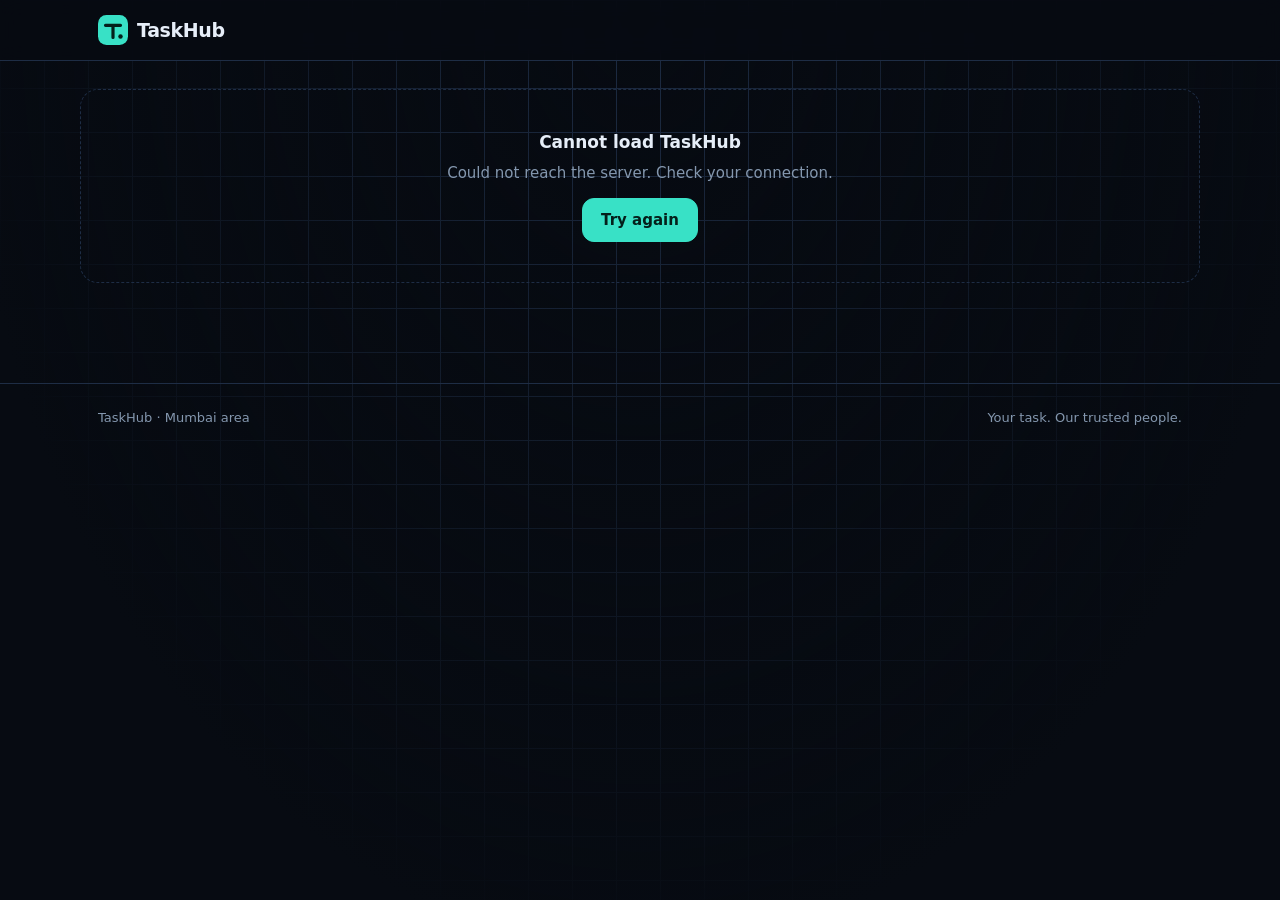
==== commit 2c5656fb: "Connect frontend to Flask API and make TaskHub server-ready - Backend now stores users, tasks, appli" ====
--- a/templates/index.html
+++ b/templates/index.html
@@ -61,19 +61,14 @@
 <nav><div class="w"><a class="lg" href="#/"><svg viewBox="0 0 32 32"><rect width="32" height="32" rx="9" fill="#38E1C6"/><path d="M8 11h16M16 11v13" stroke="#04201B" stroke-width="3.4" stroke-linecap="round"/><circle cx="24" cy="23" r="2.4" fill="#04201B"/></svg>TaskHub</a><div class="nl" id="nl"></div><div class="sp"></div><div id="nr" class="r" style="gap:8px"></div></div></nav>
 <main id="app"></main>
 <div class="bn" id="bn"></div><div id="ts" role="status"></div>
-<footer><div class="w r"><span>TaskHub demo · Mumbai area only · all data is fictional and stored in this browser</span><span>Your task. Our trusted people.</span></div></footer>
+<footer><div class="w r"><span>TaskHub · Mumbai area</span><span>Your task. Our trusted people.</span></div></footer>
 <script>
 const K='th1',$=s=>document.querySelector(s),E=s=>String(s??'').replace(/[&<>"']/g,c=>({'&':'&amp;','<':'&lt;','>':'&gt;','"':'&quot;',"'":'&#39;'}[c]));
 const AREAS=['Andheri','Bandra','Borivali','Powai','Dadar','Thane','Navi Mumbai'];
 const dt=n=>new Date(Date.now()+n*864e5).toISOString().slice(0,10),now=()=>Date.now(),id=p=>p+Math.random().toString(36).slice(2,8);
-function seed(){const U=(i,n,a,roles,o)=>({id:i,name:n,email:i+'@demo.in',pw:'demo1234',area:a,roles,mode:roles[0],at:now()-864e5*90,skills:[],cats:[],exp:'',avail:'',bio:'',ver:'Phone verified (demo)',...o});
-const t=(i,by,title,cat,area,date,b,o)=>({id:i,by,title,desc:title+'. Please be on time and bring basic tools if needed. Message me for details.',cat,sub:'',area,date,time:'10:00',budget:b,urg:'Normal',req:'',status:'Open',helper:null,at:now()-3600e3*Math.random()*70,hist:[{s:'Open',t:now(),by}],...o});
-return{users:[U('u1','Aarav Mehta','Andheri',['customer','helper'],{}),U('u2','Meera Kulkarni','Bandra',['helper','customer'],{skills:['moving','boxes','furniture','packing'],cats:['Moving & Transport','Home Help'],exp:'4 years of local moving and packing help',avail:'Weekdays 9-7, Sat mornings',bio:'Careful with fragile items. Based near Bandra.'}),U('u3','Rohan Desai','Powai',['helper'],{skills:['laptop','windows','wifi','software','printer'],cats:['Computer Help','Repair'],exp:'IT support for 6 years',avail:'Evenings and weekends',bio:'I set up laptops, Wi-Fi and printers at home.'}),U('u4','Isha Nair','Thane',['helper'],{skills:['cleaning','kitchen','bathroom'],cats:['Cleaning','Home Help'],exp:'3 years in home cleaning',avail:'Mon-Sat 8-4',bio:'Thorough, quiet, on time.'}),U('u5','Platform Admin','Dadar',['admin'],{})],
-tasks:[t('T-1001','u1','Need help shifting boxes','Moving & Transport','Andheri',dt(1),800),t('T-1002','u1','Computer setup at home','Computer Help','Powai',dt(2),1200),t('T-1003','u1','Urgent document delivery','Delivery','Bandra',dt(0),350,{urg:'Urgent'}),t('T-1004','u1','Help with moving furniture','Moving & Transport','Thane',dt(3),1500),t('T-1005','u1','Basic home cleaning','Cleaning','Borivali',dt(2),900),t('T-1006','u1','Event setup assistance','Event Help','Dadar',dt(5),2000),t('T-1007','u1','Laptop software installation','Computer Help','Navi Mumbai',dt(1),500)],
-apps:[],msgs:[],notifs:[],reviews:[{id:'r1',task:'old',from:'u1',to:'u2',n:5,txt:'Careful and punctual.',at:now()-864e6},{id:'r2',task:'old2',from:'u1',to:'u3',n:4,txt:'Fixed my Wi-Fi in an hour.',at:now()-864e6}],reports:[],blocks:[],
-cats:['Home Help','Moving & Transport','Delivery','Cleaning','Computer Help','Repair','Errands','Event Help','Tutoring','Other']}}
-let D;try{D=JSON.parse(localStorage.getItem(K))}catch(e){}D=D||seed();let sess=null;try{sess=localStorage.getItem('th1s')}catch(e){}
-const save=()=>{try{localStorage.setItem(K,JSON.stringify(D));sess?localStorage.setItem('th1s',sess):localStorage.removeItem('th1s')}catch(e){}};
+let D={users:[],tasks:[],apps:[],msgs:[],notifs:[],reviews:[],reports:[],blocks:[],cats:[]},sess=null,DEMO=false;
+async function api(path,data){let r,j;try{r=await fetch(path,{method:data===undefined?'GET':'POST',credentials:'same-origin',headers:data===undefined?{}:{'Content-Type':'application/json'},body:data===undefined?undefined:JSON.stringify(data)});j=await r.json()}catch(e){throw new Error(r&&r.status===413?'Upload is too large.':'Could not reach the server. Check your connection.')}if(!r.ok||!j.ok)throw new Error(j.error||'Something went wrong.');return j}
+async function load(){const j=await api('/api/state');D=j;sess=j.me;DEMO=j.demo}
 const U=i=>D.users.find(u=>u.id===i),T=i=>D.tasks.find(t=>t.id===i),me=()=>sess&&U(sess);
 const R=i=>{const r=D.reviews.filter(x=>x.to===i);return r.length?{a:(r.reduce((s,x)=>s+x.n,0)/r.length).toFixed(1),c:r.length}:{a:0,c:0}};
 const rt=i=>{const r=R(i);return r.c?`<span class=st>★ ${r.a}</span> <small>(${r.c})</small>`:'<small>New</small>'};
@@ -81,7 +76,6 @@
 const ago=t=>{const m=Math.max(1,Math.round((now()-t)/6e4));return m<60?m+'m ago':m<1440?Math.round(m/60)+'h ago':Math.round(m/1440)+'d ago'};
 const sc=s=>'s-'+s.replace(/ /g,''),av=u=>`<span class=av>${E(u.name[0])}</span>`;
 function toast(m){const t=$('#ts');t.textContent=m;t.classList.add('on');clearTimeout(toast.h);toast.h=setTimeout(()=>t.classList.remove('on'),2600)}
-function notify(to,txt,link){D.notifs.unshift({id:id('n'),to,txt,link,read:false,at:now()})}
 const go=h=>{location.hash=h};
 const empty=(h,p,l,a)=>`<div class=em><h3>${h}</h3><p class=mu>${p}</p>${l?`<a class="btn p" href="${l}">${a}</a>`:''}</div>`;
 const card=t=>`<a class=tk href="#/task/${t.id}"><div class=r><span class=chip>${E(t.cat)}</span><span class="sb ${sc(t.status)}">${t.status}</span></div><h3>${E(t.title)}</h3><p class=mu>${E(t.area)} · ${fd(t.date)}${t.urg==='Urgent'?' · Urgent':''}</p><div class=r><b>₹${t.budget}</b><small>${ago(t.at)} · ${rt(t.by)}</small></div></a>`;
@@ -107,7 +101,7 @@
 ${reg?`<label>I want to</label><select name=role><option value=customer>Post tasks (Customer)</option><option value=helper>Do tasks (Helper)</option><option value=both>Both</option></select><label>Your area</label><select name=area>${AREAS.map(a=>`<option>${a}</option>`).join('')}</select>`:''}
 ${err(msg)}<button class="btn p" style="width:100%;margin-top:16px">${reg?'Sign up':'Log in'}</button></form>
 <p class=mu style="margin-top:14px">${reg?'Have an account? <a href="#/auth" class=un>Log in</a>':'New here? <a href="#/auth/new" class=un>Create an account</a>'}</p></div>
-${reg?'':`<div class=card style="margin-top:14px"><b>Demo access</b><div class=r style="margin-top:10px"><button class="btn s" data-a=demo data-i=u1>Customer</button><button class="btn s" data-a=demo data-i=u2>Helper</button><button class="btn s" data-a=demo data-i=u5>Admin</button></div><small>Demo password for all: demo1234</small></div>`}</div>`}
+${reg||!DEMO?'':`<div class=card style="margin-top:14px"><b>Demo access</b><div class=r style="margin-top:10px"><button class="btn s" data-a=demo data-i=aarav@demo.in>Customer</button><button class="btn s" data-a=demo data-i=meera@demo.in>Helper</button></div><small>Demo password for all: demo1234</small></div>`}</div>`}
 function vBrowse(){return`<div class="w pg"><h2>Browse tasks</h2><div class="card g" style="grid-template-columns:repeat(auto-fit,minmax(150px,1fr));margin-bottom:16px">
 <div><label>Search</label><input data-fl=q value="${E(F.q)}" placeholder="Task, skill, area"></div>
 <div><label>Category</label><select data-fl=cat><option value="">All</option>${D.cats.map(c=>`<option ${F.cat===c?'selected':''}>${E(c)}</option>`).join('')}</select></div>
@@ -136,7 +130,7 @@
 if((own&&t.helper)||asg)act+=`<a class=btn href="#/msgs/${tid}/${t.helper}">Message</a>`;
 return`<div class="w pg"><a class=mu href="#/browse">← Back to tasks</a><div class="g" style="grid-template-columns:repeat(auto-fit,minmax(300px,1fr));margin-top:12px;align-items:start"><div class="g">
 <div class=card><div class=r><span class=chip>${E(t.cat)}</span><span class="sb ${sc(t.status)}">${t.status}</span></div><h2 style="margin:10px 0">${E(t.title)}</h2><p>${E(t.desc)}</p>${t.img?`<img src="${t.img}" alt="Task photo" style="max-width:100%;border-radius:12px;margin-top:12px">`:''}
-<div class="g g3" style="margin-top:14px"><div><small>Location</small><br><b>${E(t.area)}</b></div><div><small>Date and time</small><br><b>${fd(t.date)}, ${E(t.time)}</b></div><div><small>Budget</small><br><b>₹${t.budget}</b></div><div><small>Applications</small><br><b>${apps.length}</b></div></div>
+<div class="g g3" style="margin-top:14px"><div><small>Location</small><br><b>${E(t.area)}</b></div><div><small>Date and time</small><br><b>${fd(t.date)}, ${E(t.time)}</b></div><div><small>Budget</small><br><b>₹${t.budget}</b></div><div><small>Applications</small><br><b>${t.napps}</b></div></div>
 ${t.req?`<p class=mu style="margin-top:12px">Requirements: ${E(t.req)}</p>`:''}<small>ID ${t.id} · posted ${ago(t.at)} · ${E(t.urg)}</small>
 ${err(msg)}<div class=r style="justify-content:flex-start;margin-top:14px">${act}${m&&!own?`<button class="btn s" data-a=report data-i=task data-j=${tid}>Report task</button>`:''}</div></div>
 ${done&&(own||asg)&&!rv?`<form class=card data-f=review><input type=hidden name=task value=${tid}><h3>Rate ${own?E(h.name):E(c.name)}</h3><label>Rating</label><select name=n><option value=5>5 ★ Excellent</option><option value=4>4 ★ Good</option><option value=3>3 ★ Okay</option><option value=2>2 ★ Poor</option><option value=1>1 ★ Bad</option></select><label>Review</label><textarea name=txt placeholder="How did it go?"></textarea><button class="btn p" style="margin-top:12px">Submit review</button></form>`:''}
@@ -187,10 +181,10 @@
 /* ---------- router ---------- */
 const need=()=>{if(!me()){go('#/auth');toast('Please log in first');return false}return true};
 function render(msg){const [path,qs]=(location.hash.slice(1)||'/').split('?'),p=path.split('/').filter(Boolean),m=me(),pr=new URLSearchParams(qs||'');
-if(m&&m.susp){sess=null;save()}let h;const g=(f)=>{if(!me())return vAuth(0,'Please log in to continue.');return f()};
+let h;const g=(f)=>{if(!me())return vAuth(0,'Please log in to continue.');return f()};
 switch(p[0]||''){case'':h=vHome();break;case'auth':h=vAuth(p[1]==='new',msg);break;case'browse':if(pr.get('cat'))F.cat=pr.get('cat');if(pr.get('q')!==null)F.q=pr.get('q');if(pr.get('area')!==null)F.area=pr.get('area');h=vBrowse();break;
 case'task':h=vTask(p[1],msg);break;case'post':h=g(()=>vPost(msg));break;case'my':h=g(vMy);break;case'msgs':h=g(()=>vMsgs(p[1],p[2]));break;case'notifs':h=g(vNotifs);break;case'profile':h=vProfile(p[1]);break;case'settings':h=g(()=>vSettings(msg));break;case'dash':h=g(vDash);break;case'admin':h=g(vAdmin);break;default:h=empty('Page not found','That page does not exist.','#/','Go home')}
-$('#app').innerHTML=h;chrome(p[0]||'');if(p[0]==='msgs'&&p[1]&&p[2]&&m){D.msgs.forEach(x=>{if(x.task===p[1]&&x.to===m.id&&!x.read)x.read=true});save();chrome(p[0])}
+$('#app').innerHTML=h;chrome(p[0]||'');if(p[0]==='msgs'&&p[1]&&p[2]&&m&&D.msgs.some(x=>x.task===p[1]&&x.to===m.id&&!x.read)){D.msgs.forEach(x=>{if(x.task===p[1]&&x.to===m.id)x.read=true});chrome(p[0]);api('/api/messages/read',{task:p[1]}).catch(()=>{})}
 const c=$('#chat');if(c)c.scrollTop=c.scrollHeight;if(!msg)scrollTo(0,0);io();hero()}
 function chrome(cur){const m=me(),H=m&&m.mode==='helper',un=m?D.notifs.filter(n=>n.to===m.id&&!n.read).length:0,um=m?D.msgs.filter(x=>x.to===m.id&&!x.read).length:0;
 const L=[['','Home'],['browse','Browse'],...(m?[[H?'my':'post',H?'My Tasks':'Post Task'],['my','My Tasks'],['msgs','Messages'],['dash','Dashboard']].filter((x,i,a)=>a.findIndex(y=>y[0]===x[0])===i):[]),...(m&&m.roles.includes('admin')?[['admin','Admin']]:[])];
@@ -199,43 +193,40 @@
 $('#bn').innerHTML=[['','⌂','Home'],['browse','⌕','Browse'],['post','＋','Post'],['msgs','✉','Msgs'+(um?' ('+um+')':'')],[m?'dash':'auth','☺',m?'Me':'Login']].map(b=>`<a href="#/${b[0]}" class="${cur===b[0]?'on':''}"><b>${b[1]}</b>${b[2]}</a>`).join('')}
 /* ---------- actions ---------- */
 const A={
-demo(i){sess=i;save();go(i==='u5'?'#/admin':'#/dash');toast('Logged in as demo user')},
-login(d){const u=D.users.find(x=>x.email.toLowerCase()===d.email.trim().toLowerCase());if(!u||u.pw!==d.pw)return render('Invalid email or password.');if(u.susp)return render('This account is suspended.');sess=u.id;save();go('#/dash')},
-reg(d){const e=d.email.trim().toLowerCase();if(d.name.trim().length<2)return render('Please enter your name.');if(D.users.some(x=>x.email===e))return render('An account with this email already exists.');if(d.pw.length<8||!/\d/.test(d.pw)||!/[a-z]/i.test(d.pw))return render('Password needs 8+ characters with letters and a number.');
-const roles=d.role==='both'?['customer','helper']:[d.role];const u={id:id('u'),name:d.name.trim(),email:e,pw:d.pw,area:d.area,roles,mode:roles[0],at:now(),skills:[],cats:[],exp:'',avail:'',bio:'',ver:'Profile not yet verified'};D.users.push(u);sess=u.id;save();go('#/settings');toast('Welcome! Set up your profile')},
-logout(){sess=null;save();go('#/');render()},mode(){const m=me();m.mode=m.mode==='helper'?'customer':'helper';save();render()},
+async demo(e){try{const j=await api('/api/login',{email:e,pw:'demo1234'});await load();go('#/dash');render();toast('Logged in as demo user')}catch(x){toast(x.message)}},
+async login(d){try{const j=await api('/api/login',{email:d.email,pw:d.pw});await load();go(j.admin?'#/admin':'#/dash');render()}catch(x){render(x.message)}},
+async reg(d){if(d.name.trim().length<2)return render('Please enter your name.');if(d.pw.length<8||!/\d/.test(d.pw)||!/[a-z]/i.test(d.pw))return render('Password needs 8+ characters with letters and a number.');
+try{await api('/api/register',{name:d.name,email:d.email,pw:d.pw,role:d.role,area:d.area});await load();go('#/settings');render();toast('Welcome! Set up your profile')}catch(x){render(x.message)}},
+async logout(){try{await api('/api/logout',{})}catch(x){}await load().catch(()=>{});go('#/');render()},
+async mode(){try{await api('/api/mode',{});await load();render()}catch(x){toast(x.message)}},
 hs(d){go('#/browse?q='+encodeURIComponent(d.q)+'&area='+encodeURIComponent(d.area))},
-async post(d,f){if(!need())return;const m=me();if(!m.roles.includes('customer')){m.roles.push('customer')}
+async post(d,f){if(!need())return;
 if(d.title.trim().length<5)return render('Please add a clear title (5+ characters).');if(d.desc.trim().length<15)return render('Please describe the task in a little more detail.');if(!d.date||d.date<dt(0))return render('Choose a preferred date from today onward.');if(!(+d.budget>0))return render('Enter a budget greater than zero.');
 let img='';const fl=f.img.files[0];if(fl){if(fl.size>3e5)return render('Image is too large. Use one under 300KB.');img=await new Promise(r=>{const x=new FileReader();x.onload=()=>r(x.result);x.readAsDataURL(fl)})}
-const t={id:'T-'+(1000+D.tasks.length+1+Math.floor(Math.random()*9)),by:m.id,title:d.title.trim(),desc:d.desc.trim(),cat:d.cat,sub:d.sub,area:d.area,date:d.date,time:d.time,budget:+d.budget,urg:d.urg,req:d.req,img,status:'Open',helper:null,at:now(),hist:[{s:'Open',t:now(),by:m.id}]};D.tasks.unshift(t);
-helpers().filter(u=>u.id!==m.id).map(u=>[u,match(u,t)]).filter(x=>x[1]>=55).forEach(([u,p])=>notify(u.id,`New task matches you (${p}%): ${t.title}`,'#/task/'+t.id));save();go('#/task/'+t.id);toast('Task posted. ID '+t.id)},
-apply(d){if(!need())return;const m=me(),t=T(d.task);if(!t||t.status!=='Open')return render('This task is no longer available.');if(t.by===m.id)return render('You cannot apply to your own task.');if(D.apps.some(a=>a.task===t.id&&a.by===m.id))return render('You have already applied to this task.');
-if(d.msg.trim().length<10)return render('Write a short proposal (10+ characters).');if(!(+d.price>0))return render('Enter a proposed price.');if(!d.eta.trim())return render('Add an estimated completion time.');
-D.apps.push({id:id('a'),task:t.id,by:m.id,msg:d.msg.trim(),price:+d.price,eta:d.eta,exp:d.exp,st:'Pending',at:now()});notify(t.by,`${m.name} applied to "${t.title}"`,'#/task/'+t.id);if(t.hist.length===1)t.hist.push({s:'Applications Received',t:now(),by:m.id});save();render();toast('Application submitted successfully.')},
-accept(i){const a=D.apps.find(x=>x.id===i),t=T(a.task),m=me();if(!m||t.by!==m.id)return toast('Not allowed');if(t.status!=='Open')return toast('Task no longer open');
-D.apps.filter(x=>x.task===t.id).forEach(x=>{x.st=x.id===i?'Accepted':'Rejected'});t.helper=a.by;t.status='Assigned';t.budget=a.price;t.hist.push({s:'Assigned',t:now(),by:m.id});D.apps.filter(x=>x.task===t.id&&x.id!==i).forEach(x=>notify(x.by,`Another helper was chosen for "${t.title}"`,'#/task/'+t.id));
-notify(a.by,`Your application was accepted: "${t.title}"`,'#/task/'+t.id);D.msgs.push({id:id('m'),task:t.id,from:m.id,to:a.by,txt:`Hi! I accepted your application for "${t.title}". Let's confirm the details here.`,at:now(),read:false});save();render();toast('Helper assigned')},
-reject(i){const a=D.apps.find(x=>x.id===i),t=T(a.task);if(!me()||t.by!==me().id)return;a.st='Rejected';notify(a.by,`Your application was not selected: "${t.title}"`,'#/task/'+t.id);save();render()},
-status(tid,s){const t=T(tid),m=me(),ok=(s==='In Progress'&&t.status==='Assigned'&&t.helper===m.id)||(s==='Completed'&&t.status==='In Progress'&&(t.by===m.id||t.helper===m.id));if(!ok)return toast('That change is not allowed right now');t.status=s;t.hist.push({s,t:now(),by:m.id});
-const o=t.by===m.id?t.helper:t.by;notify(o,s==='Completed'?`"${t.title}" was marked completed. Please leave a rating.`:`"${t.title}" is now in progress`,'#/task/'+tid);save();render();toast('Status: '+s)},
-cancel(tid){const t=T(tid);if(!me()||t.by!==me().id||!['Open','Assigned'].includes(t.status))return;t.status='Cancelled';t.hist.push({s:'Cancelled',t:now(),by:t.by});if(t.helper)notify(t.helper,`"${t.title}" was cancelled`,'#/task/'+tid);save();render()},
-review(d){const m=me(),t=T(d.task);if(!t||!['Completed','Reviewed'].includes(t.status)||(t.by!==m.id&&t.helper!==m.id))return toast('Not allowed');if(D.reviews.some(r=>r.task===t.id&&r.from===m.id))return toast('You already reviewed this task');
-const to=t.by===m.id?t.helper:t.by;D.reviews.push({id:id('r'),task:t.id,from:m.id,to,n:Math.min(5,Math.max(1,+d.n)),txt:d.txt.trim(),at:now()});if(t.by===m.id){t.status='Reviewed';t.hist.push({s:'Reviewed',t:now(),by:m.id})}notify(to,`You received a new ${d.n}-star rating`,'#/profile/'+to);save();render();toast('Thanks for your review')},
-send(d){const m=me();if(!d.txt.trim())return;D.msgs.push({id:id('m'),task:d.task,from:m.id,to:d.to,txt:d.txt.trim(),at:now(),read:false});notify(d.to,`New message from ${m.name}`,`#/msgs/${d.task}/${d.h}`);save();render(' ')},
-readN(i){const n=D.notifs.find(x=>x.id===i);if(n){n.read=true;save()}},readAll(){D.notifs.forEach(n=>{if(n.to===sess)n.read=true});save();render()},
+try{const j=await api('/api/tasks',{title:d.title,desc:d.desc,cat:d.cat,sub:d.sub,area:d.area,date:d.date,time:d.time,budget:+d.budget,urg:d.urg,req:d.req,img});await load();go('#/task/'+j.id);toast('Task posted. ID '+j.id)}catch(x){render(x.message)}},
+async apply(d){if(!need())return;try{await api('/api/tasks/'+encodeURIComponent(d.task)+'/apply',{msg:d.msg,price:+d.price,eta:d.eta,exp:d.exp});await load();render();toast('Application submitted successfully.')}catch(x){render(x.message)}},
+async accept(i){try{await api('/api/apps/'+encodeURIComponent(i)+'/accept',{});await load();render();toast('Helper assigned')}catch(x){toast(x.message)}},
+async reject(i){try{await api('/api/apps/'+encodeURIComponent(i)+'/reject',{});await load();render()}catch(x){toast(x.message)}},
+async status(tid,s){try{await api('/api/tasks/'+encodeURIComponent(tid)+'/status',{s});await load();render();toast('Status: '+s)}catch(x){toast(x.message)}},
+async cancel(tid){if(!confirm('Cancel this task?'))return;try{await api('/api/tasks/'+encodeURIComponent(tid)+'/cancel',{});await load();render()}catch(x){toast(x.message)}},
+async review(d){try{await api('/api/tasks/'+encodeURIComponent(d.task)+'/review',{n:+d.n,txt:d.txt});await load();render();toast('Thanks for your review')}catch(x){toast(x.message)}},
+async send(d){if(!d.txt.trim())return;try{await api('/api/messages',{task:d.task,to:d.to,txt:d.txt});await load();render(' ')}catch(x){toast(x.message)}},
+readN(i){const n=D.notifs.find(x=>x.id===i);if(n&&!n.read){n.read=true;api('/api/notifs/'+encodeURIComponent(i)+'/read',{}).catch(()=>{})}},
+async readAll(){try{await api('/api/notifs/read-all',{});await load();render()}catch(x){toast(x.message)}},
 tab(t){TAB=t;render(' ')},
-report(type,tg){if(!need())return;const why=prompt('What is the problem? (short description)');if(!why)return;D.reports.push({id:id('p'),type,target:tg,why,by:sess,at:now(),done:false});save();toast('Report sent to the TaskHub team')},
-block(i){if(!need())return;if(!D.blocks.some(b=>b.by===sess&&b.u===i))D.blocks.push({by:sess,u:i});save();toast('User blocked. You will not receive their messages.')},
-prof(d,f){const m=me();m.name=d.name.trim()||m.name;m.area=d.area;m.bio=d.bio;m.exp=d.exp;m.avail=d.avail;m.skills=d.skills.split(',').map(s=>s.trim()).filter(Boolean);m.cats=[...f.querySelectorAll('[name=cats]:checked')].map(x=>x.value);const r=[];if(f.rc.checked)r.push('customer');if(f.rh.checked)r.push('helper');if(m.roles.includes('admin'))r.push('admin');if(!r.length)return render('Pick at least one role.');m.roles=r;if(!r.includes(m.mode))m.mode=r[0];save();toast('Profile saved');go('#/dash')},
-susp(i){const u=U(i);u.susp=!u.susp;save();render(' ')},rmTask(i){D.tasks=D.tasks.filter(t=>t.id!==i);D.reports.forEach(r=>{if(r.target===i)r.done=true});save();render(' ');toast('Task removed')},rdone(i){D.reports.find(r=>r.id===i).done=true;save();render(' ')}};
+async report(type,tg){if(!need())return;const why=prompt('What is the problem? (short description)');if(!why)return;try{await api('/api/reports',{type,target:tg,why});toast('Report sent to the TaskHub team')}catch(x){toast(x.message)}},
+async block(i){if(!need())return;try{await api('/api/blocks',{u:i});await load();toast('User blocked. You will not receive their messages.')}catch(x){toast(x.message)}},
+async prof(d,f){const cats=[...f.querySelectorAll('[name=cats]:checked')].map(x=>x.value);try{await api('/api/profile',{name:d.name,area:d.area,bio:d.bio,exp:d.exp,avail:d.avail,skills:d.skills,cats,rc:f.rc.checked,rh:f.rh.checked});await load();toast('Profile saved');go('#/dash')}catch(x){render(x.message)}},
+async susp(i){try{await api('/api/admin/users/'+encodeURIComponent(i)+'/suspend',{});await load();render(' ')}catch(x){toast(x.message)}},
+async rmTask(i){if(!confirm('Remove this task?'))return;try{await api('/api/admin/tasks/'+encodeURIComponent(i)+'/remove',{});await load();render(' ');toast('Task removed')}catch(x){toast(x.message)}},
+async rdone(i){try{await api('/api/admin/reports/'+encodeURIComponent(i)+'/done',{});await load();render(' ')}catch(x){toast(x.message)}}};
 document.addEventListener('click',e=>{const b=e.target.closest('[data-a]');if(b)A[b.dataset.a]?.(b.dataset.i,b.dataset.j,b)});
 document.addEventListener('submit',e=>{const f=e.target.closest('[data-f]');if(f){e.preventDefault();A[f.dataset.f]?.(Object.fromEntries(new FormData(f)),f)}});
 document.addEventListener('input',e=>{const x=e.target.dataset.fl;if(x){F[x]=e.target.value;$('#bl').innerHTML=bList()}});
-addEventListener('hashchange',()=>render());
+addEventListener('hashchange',()=>{load().then(()=>render(),()=>render())});
 /* ---------- hero depth + reveals ---------- */
 function hero(){const h=$('#hero');if(!h)return;const rm=matchMedia('(prefers-reduced-motion:reduce)').matches;if(rm)return;
 const s=()=>h.style.setProperty('--p',Math.min(1,scrollY/innerHeight).toFixed(3));s();addEventListener('scroll',s,{passive:true});h.addEventListener('pointermove',e=>{h.style.setProperty('--mx',(e.clientX/innerWidth-.5).toFixed(2));h.style.setProperty('--my',(e.clientY/innerHeight-.5).toFixed(2))})}
 function io(){const o=new IntersectionObserver(es=>es.forEach(x=>{if(x.isIntersecting){x.target.classList.add('in2');o.unobserve(x.target)}}),{threshold:.1});document.querySelectorAll('.rv').forEach(n=>o.observe(n))}
-save();render();
+$('#app').innerHTML='<div class="w pg"><p class=mu>Loading…</p></div>';load().then(()=>render(),e=>{$('#app').innerHTML=`<div class="w pg">${empty('Cannot load TaskHub',E(e.message),'#/','Try again')}</div>`});
 </script></body></html>
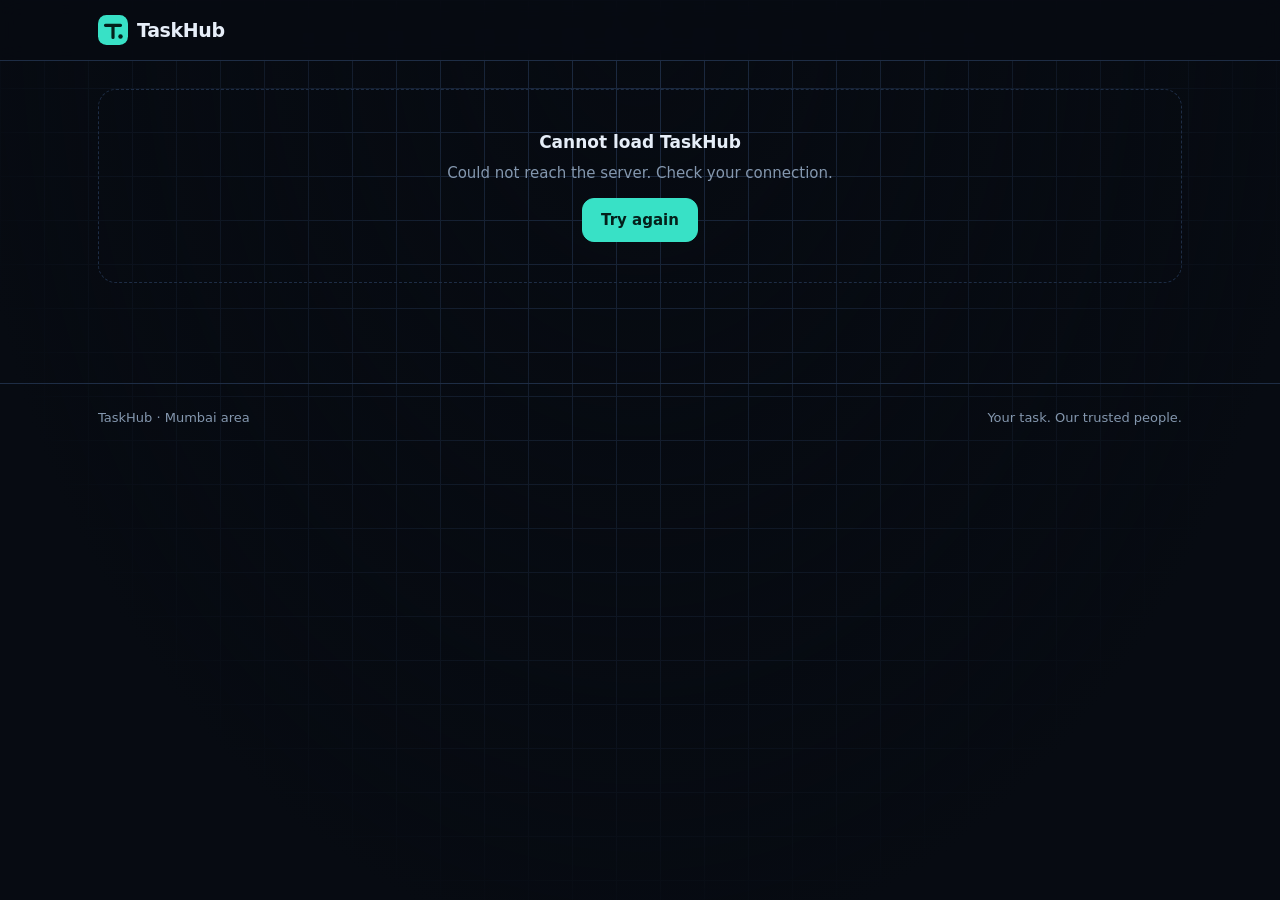
==== commit c1b79391: "Fix mobile layout: page side padding and header buttons overflow" ====
--- a/templates/index.html
+++ b/templates/index.html
@@ -25,7 +25,7 @@
 .g{display:grid;gap:14px}.g2{grid-template-columns:repeat(auto-fit,minmax(260px,1fr))}.g3{grid-template-columns:repeat(auto-fit,minmax(220px,1fr))}
 .r{display:flex;justify-content:space-between;align-items:center;gap:8px;flex-wrap:wrap}
 h1{font-size:clamp(34px,6vw,64px);line-height:1.04;letter-spacing:-.035em}h2{font-size:clamp(24px,3.4vw,34px);letter-spacing:-.02em}h3{font-size:17px}
-.m,small,.mu{color:var(--soft)}small{font-size:12.5px}.pg{padding:28px 0 100px}.pg>h2{margin-bottom:16px}
+.m,small,.mu{color:var(--soft)}small{font-size:12.5px}.pg{padding-top:28px;padding-bottom:100px}.pg>h2{margin-bottom:16px}
 .chip{background:#38E1C61a;color:var(--ac);border-radius:99px;padding:3px 10px;font-size:12px;font-weight:700}
 .sb{border-radius:99px;padding:3px 10px;font-size:12px;font-weight:700;background:var(--sf2)}.s-Open{color:var(--ok)}.s-Assigned{color:var(--ac2)}.s-InProgress{color:var(--wr)}.s-Completed,.s-Reviewed{color:var(--ac)}.s-Cancelled{color:var(--bad)}
 .tk{display:flex;flex-direction:column;gap:8px;background:var(--sf);border:1px solid var(--ln);border-radius:18px;padding:16px;transition:transform .2s,border-color .2s}.tk:hover{transform:translateY(-3px);border-color:var(--ac)}
@@ -55,7 +55,7 @@
 .rv{opacity:0;transform:translateY(22px);transition:opacity .6s,transform .6s}.rv.in2{opacity:1;transform:none}
 .sec{padding:56px 0}
 footer{border-top:1px solid var(--ln);padding:24px 0 90px;color:var(--soft);font-size:13px}
-@media(max-width:760px){.nl{display:none}.bn{display:flex}.f2{grid-template-columns:1fr}.fc.a,.fc.c{display:none}.fc{width:170px;font-size:13px}.fc.b2{right:-30px;top:6%}.fc.d{right:-40px;bottom:2%}.hero .in{margin:0}#ts{bottom:80px}}
+@media(max-width:760px){.nl{display:none}#nr{gap:6px!important;flex-wrap:nowrap}#nr .btn{padding:7px 10px;font-size:12px;white-space:nowrap}#nr a[href^="#/profile"]{display:none}.bn{display:flex}.f2{grid-template-columns:1fr}.fc.a,.fc.c{display:none}.fc{width:170px;font-size:13px}.fc.b2{right:-30px;top:6%}.fc.d{right:-40px;bottom:2%}.hero .in{margin:0}#ts{bottom:80px}}
 @media(prefers-reduced-motion:reduce){*{transition:none!important}.world,.floor,.fc{transform:none!important}.rv{opacity:1;transform:none}}
 </style></head><body>
 <nav><div class="w"><a class="lg" href="#/"><svg viewBox="0 0 32 32"><rect width="32" height="32" rx="9" fill="#38E1C6"/><path d="M8 11h16M16 11v13" stroke="#04201B" stroke-width="3.4" stroke-linecap="round"/><circle cx="24" cy="23" r="2.4" fill="#04201B"/></svg>TaskHub</a><div class="nl" id="nl"></div><div class="sp"></div><div id="nr" class="r" style="gap:8px"></div></div></nav>
